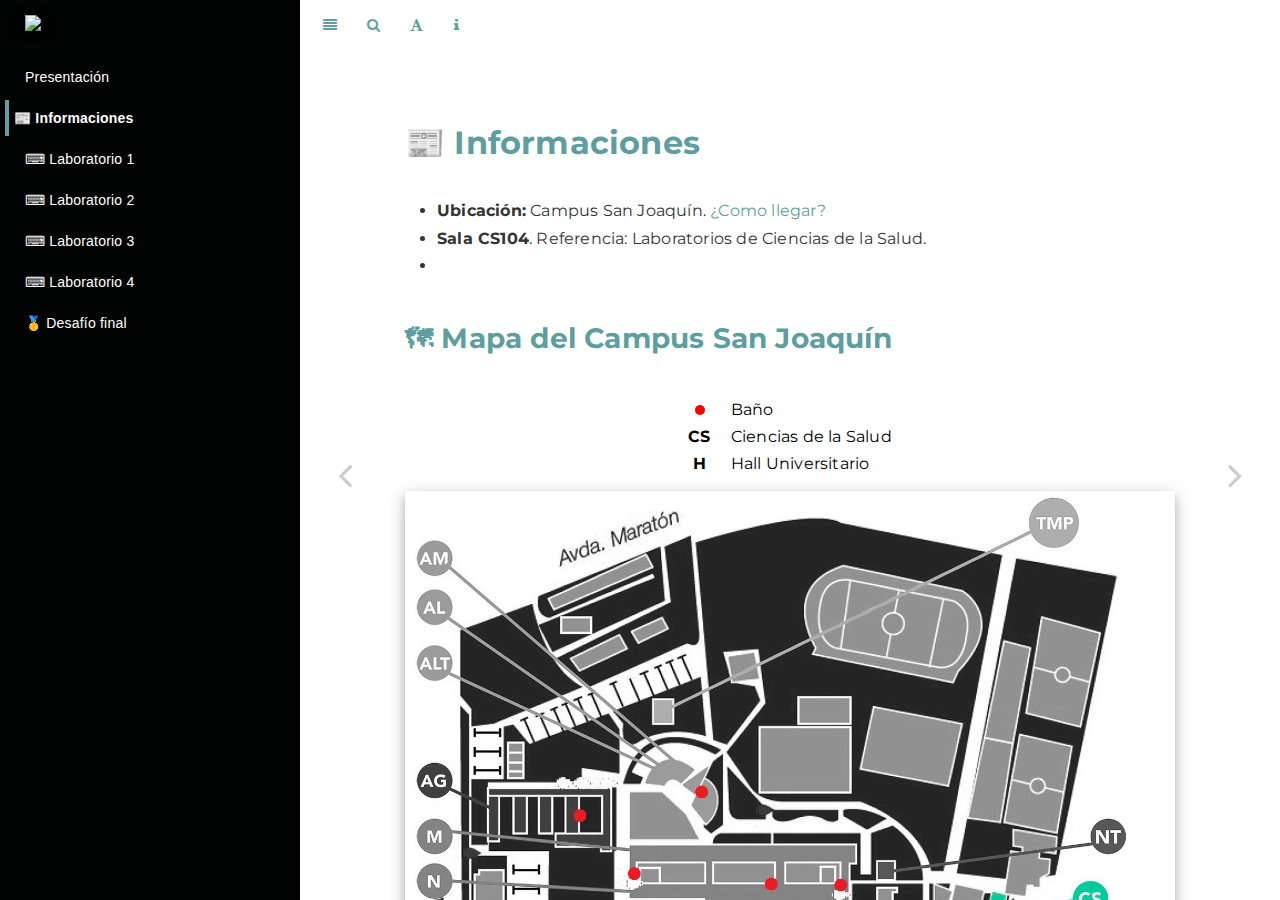
==== informaciones.html @ dac5c70e "Primer commit" ====
<!DOCTYPE html>
<html lang="" xml:lang="">

<head>

  <meta charset="utf-8" />
  <meta http-equiv="X-UA-Compatible" content="IE=edge" />
  <title>📰 Informaciones | 🏆 Olimpiadas de Big Data 2021</title>
  <meta name="description"
    content="Lugar donde está toda la información relativa a las Olimpiadas de Big Data organizadas por MIDAS UC" />
  <meta name="generator" content="bookdown 0.24 and GitBook 2.6.7" />

  <meta property="og:title" content="📰 Informaciones | 🏆 Olimpiadas de Big Data 2021" />
  <meta property="og:type" content="book" />


  <meta property="og:description"
    content="Lugar donde está toda la información relativa a las Olimpiadas de Big Data organizadas por MIDAS UC" />


  <meta name="twitter:card" content="summary" />
  <meta name="twitter:title" content="📰 Informaciones | 🏆 Olimpiadas de Big Data 2021" />

  <meta name="twitter:description"
    content="Lugar donde está toda la información relativa a las Olimpiadas de Big Data organizadas por MIDAS UC" />





  <meta name="viewport" content="width=device-width, initial-scale=1" />
  <meta name="apple-mobile-web-app-capable" content="yes" />
  <meta name="apple-mobile-web-app-status-bar-style" content="black" />


  <link rel="prev" href="index.html" />
  <link rel="next" href="laboratorio-1.html" />
  <script src="libs/header-attrs/header-attrs.js"></script>
  <script src="libs/jquery/jquery-3.6.0.min.js"></script>
  <script src="https://cdn.jsdelivr.net/npm/fuse.js@6.4.6/dist/fuse.min.js"></script>
  <link href="libs/gitbook/css/style.css" rel="stylesheet" />
  <link href="libs/gitbook/css/plugin-table.css" rel="stylesheet" />
  <link href="libs/gitbook/css/plugin-bookdown.css" rel="stylesheet" />
  <link href="libs/gitbook/css/plugin-highlight.css" rel="stylesheet" />
  <link href="libs/gitbook/css/plugin-search.css" rel="stylesheet" />
  <link href="libs/gitbook/css/plugin-fontsettings.css" rel="stylesheet" />
  <link href="libs/gitbook/css/plugin-clipboard.css" rel="stylesheet" />








  <link href="libs/anchor-sections/anchor-sections.css" rel="stylesheet" />
  <script src="libs/anchor-sections/anchor-sections.js"></script>


  <style type="text/css">
    pre>code.sourceCode {
      white-space: pre;
      position: relative;
    }

    pre>code.sourceCode>span {
      display: inline-block;
      line-height: 1.25;
    }

    pre>code.sourceCode>span:empty {
      height: 1.2em;
    }

    .sourceCode {
      overflow: visible;
    }

    code.sourceCode>span {
      color: inherit;
      text-decoration: inherit;
    }

    pre.sourceCode {
      margin: 0;
    }

    @media screen {
      div.sourceCode {
        overflow: auto;
      }
    }

    @media print {
      pre>code.sourceCode {
        white-space: pre-wrap;
      }

      pre>code.sourceCode>span {
        text-indent: -5em;
        padding-left: 5em;
      }
    }

    pre.numberSource code {
      counter-reset: source-line 0;
    }

    pre.numberSource code>span {
      position: relative;
      left: -4em;
      counter-increment: source-line;
    }

    pre.numberSource code>span>a:first-child::before {
      content: counter(source-line);
      position: relative;
      left: -1em;
      text-align: right;
      vertical-align: baseline;
      border: none;
      display: inline-block;
      -webkit-touch-callout: none;
      -webkit-user-select: none;
      -khtml-user-select: none;
      -moz-user-select: none;
      -ms-user-select: none;
      user-select: none;
      padding: 0 4px;
      width: 4em;
      color: #aaaaaa;
    }

    pre.numberSource {
      margin-left: 3em;
      border-left: 1px solid #aaaaaa;
      padding-left: 4px;
    }

    div.sourceCode {}

    @media screen {
      pre>code.sourceCode>span>a:first-child::before {
        text-decoration: underline;
      }
    }

    code span.al {
      color: #ff0000;
      font-weight: bold;
    }

    /* Alert */
    code span.an {
      color: #60a0b0;
      font-weight: bold;
      font-style: italic;
    }

    /* Annotation */
    code span.at {
      color: #7d9029;
    }

    /* Attribute */
    code span.bn {
      color: #40a070;
    }

    /* BaseN */
    code span.bu {}

    /* BuiltIn */
    code span.cf {
      color: #007020;
      font-weight: bold;
    }

    /* ControlFlow */
    code span.ch {
      color: #4070a0;
    }

    /* Char */
    code span.cn {
      color: #880000;
    }

    /* Constant */
    code span.co {
      color: #60a0b0;
      font-style: italic;
    }

    /* Comment */
    code span.cv {
      color: #60a0b0;
      font-weight: bold;
      font-style: italic;
    }

    /* CommentVar */
    code span.do {
      color: #ba2121;
      font-style: italic;
    }

    /* Documentation */
    code span.dt {
      color: #902000;
    }

    /* DataType */
    code span.dv {
      color: #40a070;
    }

    /* DecVal */
    code span.er {
      color: #ff0000;
      font-weight: bold;
    }

    /* Error */
    code span.ex {}

    /* Extension */
    code span.fl {
      color: #40a070;
    }

    /* Float */
    code span.fu {
      color: #06287e;
    }

    /* Function */
    code span.im {}

    /* Import */
    code span.in {
      color: #60a0b0;
      font-weight: bold;
      font-style: italic;
    }

    /* Information */
    code span.kw {
      color: #007020;
      font-weight: bold;
    }

    /* Keyword */
    code span.op {
      color: #666666;
    }

    /* Operator */
    code span.ot {
      color: #007020;
    }

    /* Other */
    code span.pp {
      color: #bc7a00;
    }

    /* Preprocessor */
    code span.sc {
      color: #4070a0;
    }

    /* SpecialChar */
    code span.ss {
      color: #bb6688;
    }

    /* SpecialString */
    code span.st {
      color: #4070a0;
    }

    /* String */
    code span.va {
      color: #19177c;
    }

    /* Variable */
    code span.vs {
      color: #4070a0;
    }

    /* VerbatimString */
    code span.wa {
      color: #60a0b0;
      font-weight: bold;
      font-style: italic;
    }

    img {
      box-shadow: 0 4px 8px 0 rgba(0, 0, 0, 0.2), 0 6px 20px 0 rgba(0, 0, 0, 0.19);
    }

    .grid-container {
      display: grid;
      grid-template-columns: auto auto;
      padding: 10px;
    }

    .grid-item {
      padding: 0 10px;
      vertical-align: middle;
    }

    .grid-item>p {
      color: #000;
      margin-bottom: 0 !important;
    }

    .grid-item:nth-child(odd) {
      text-align: center;
      font-weight: bolder;
    }

    .grid-container>.grid-item:first-child {
      background-color: red;
      border-radius: 100%;
      margin: auto;
      width: 1rem;
      height: 1rem;
      padding: 0;
    }

    /* Warning */
  </style>


  <link rel="stylesheet" href="css/style.css" type="text/css" />
  <link rel="stylesheet" href="css/toc.css" type="text/css" />
</head>

<body>



  <div class="book without-animation with-summary font-size-2 font-family-1" data-basepath=".">

    <div class="book-summary">
      <nav role="navigation">

        <ul class="summary">
          <li><a href="./"><img src='https://midas.mat.uc.cl/img/logobnp_en.svg' width='290'></a></li>

          <li class="divider"></li>
          <li class="chapter" data-level="" data-path="index.html"><a href="index.html"><i
                class="fa fa-check"></i>Presentación</a></li>
          <li class="chapter" data-level="" data-path="informaciones.html"><a href="informaciones.html"><i
                class="fa fa-check"></i>📰 Informaciones
            </a>
          </li>
          <li class="chapter" data-level="" data-path="laboratorio-1.html"><a href="laboratorio-1.html"><i
                class="fa fa-check"></i>⌨ Laboratorio 1</a></li>
          <li class="chapter" data-level="" data-path="laboratorio-2.html"><a href="laboratorio-2.html"><i
                class="fa fa-check"></i>⌨ Laboratorio 2</a></li>
          <li class="chapter" data-level="" data-path="laboratorio-3.html"><a href="laboratorio-3.html"><i
                class="fa fa-check"></i>⌨ Laboratorio 3</a></li>
          <li class="chapter" data-level="" data-path="laboratorio-4.html"><a href="laboratorio-4.html"><i
                class="fa fa-check"></i>⌨ Laboratorio 4</a></li>
          <li class="chapter" data-level="" data-path="desafio-final.html"><a href="desafio-final.html"><i
                class="fa fa-check"></i>🥇 Desafío final</a></li>
        </ul>

      </nav>
    </div>

    <div class="book-body">
      <div class="body-inner">
        <div class="book-header" role="navigation">
          <h1>
            <i class="fa fa-circle-o-notch fa-spin"></i><a href="./">🏆 Olimpiadas de Big Data 2021</a>
          </h1>
        </div>

        <div class="page-wrapper" tabindex="-1" role="main">
          <div class="page-inner">

            <section class="normal" id="section-">
              <div id="informaciones" class="section level1 unnumbered">
                <div id="header">
                  <h1 class="title">📰 Informaciones</h1>
                </div>
              </div>
              <div class="section level1 unnumbered">
                <ul>
                  <li><b>Ubicación:</b> Campus San Joaquín. <a href="https://www.mat.uc.cl/llegar-al-campus.html" target="_blank">¿Como llegar?</a></li>
                  <li><b>Sala CS104</b>. Referencia: Laboratorios de Ciencias de la Salud.</li>
                  <li></li>
                </ul>
              </div>
              <h2 class="title">🗺 Mapa del Campus San Joaquín
              </h2>
              <div class="img-mapa">
                <div class="grid-container">
                  <div class="grid-item">
                  </div>
                  <div class="grid-item">
                    <p>Baño</p>
                  </div>
                  <div class="grid-item">
                    <p>CS</p>
                  </div>
                  <div class="grid-item">
                    <p>Ciencias de la Salud</p>
                  </div>
                  <div class="grid-item">
                    <p>H
                  </div>
                  <div class="grid-item">
                    <p>Hall Universitario</p>
                  </div>
                </div>
                <img src="img/mapa-san-joaquin.jpg" alt="mapa" />
              </div>
            </section>

          </div>
        </div>
      </div>
      <a href="index.html" class="navigation navigation-prev " aria-label="Previous page"><i
          class="fa fa-angle-left"></i></a>
      <a href="laboratorio-1.html" class="navigation navigation-next " aria-label="Next page"><i
          class="fa fa-angle-right"></i></a>
    </div>
  </div>
  <script src="libs/gitbook/js/app.min.js"></script>
  <script src="libs/gitbook/js/clipboard.min.js"></script>
  <script src="libs/gitbook/js/plugin-search.js"></script>
  <script src="libs/gitbook/js/plugin-sharing.js"></script>
  <script src="libs/gitbook/js/plugin-fontsettings.js"></script>
  <script src="libs/gitbook/js/plugin-bookdown.js"></script>
  <script src="libs/gitbook/js/jquery.highlight.js"></script>
  <script src="libs/gitbook/js/plugin-clipboard.js"></script>
  <script>
    gitbook.require(["gitbook"], function (gitbook) {
      gitbook.start({
        "sharing": {
          "github": false,
          "facebook": false,
          "twitter": false,
          "linkedin": false,
          "weibo": false,
          "instapaper": false,
          "vk": false,
          "whatsapp": false,
          "all": {}
        },
        "fontsettings": {
          "theme": "white",
          "family": "sans",
          "size": 2
        },
        "edit": {
          "link": null,
          "text": null
        },
        "history": {
          "link": null,
          "text": null
        },
        "view": {
          "link": null,
          "text": null
        },
        "download": null,
        "search": {
          "engine": "fuse",
          "options": null
        },
        "toc": {
          "collapse": "section"
        }
      });
    });
  </script>

</body>

</html>
---- libs/gitbook/css/style.css ----
/*! normalize.css v2.1.0 | MIT License | git.io/normalize */img,legend{border:0}*,.fa{-webkit-font-smoothing:antialiased}.fa-ul>li,sub,sup{position:relative}.book .book-body .page-wrapper .page-inner section.normal hr:after,.book-langs-index .inner .languages:after,.buttons:after,.dropdown-menu .buttons:after{clear:both}body,html{-ms-text-size-adjust:100%;-webkit-text-size-adjust:100%}article,aside,details,figcaption,figure,footer,header,hgroup,main,nav,section,summary{display:block}audio,canvas,video{display:inline-block}.hidden,[hidden]{display:none}audio:not([controls]){display:none;height:0}html{font-family:sans-serif}body,figure{margin:0}a:focus{outline:dotted thin}a:active,a:hover{outline:0}h1{font-size:2em;margin:.67em 0}abbr[title]{border-bottom:1px dotted}b,strong{font-weight:700}dfn{font-style:italic}hr{-moz-box-sizing:content-box;box-sizing:content-box;height:0}mark{background:#ff0;color:#000}code,kbd,pre,samp{font-family:monospace,serif;font-size:1em}pre{white-space:pre-wrap}q{quotes:"\201C" "\201D" "\2018" "\2019"}small{font-size:80%}sub,sup{font-size:75%;line-height:0;vertical-align:baseline}sup{top:-.5em}sub{bottom:-.25em}svg:not(:root){overflow:hidden}fieldset{border:1px solid silver;margin:0 2px;padding:.35em .625em .75em}legend{padding:0}button,input,select,textarea{font-family:inherit;font-size:100%;margin:0}button,input{line-height:normal}button,select{text-transform:none}button,html input[type=button],input[type=reset],input[type=submit]{-webkit-appearance:button;cursor:pointer}button[disabled],html input[disabled]{cursor:default}input[type=checkbox],input[type=radio]{box-sizing:border-box;padding:0}input[type=search]{-webkit-appearance:textfield;-moz-box-sizing:content-box;-webkit-box-sizing:content-box;box-sizing:content-box}input[type=search]::-webkit-search-cancel-button{margin-right:10px;}button::-moz-focus-inner,input::-moz-focus-inner{border:0;padding:0}textarea{overflow:auto;vertical-align:top}table{border-collapse:collapse;border-spacing:0}/*!
 * Preboot v2
 *
 * Open sourced under MIT license by @mdo.
 * Some variables and mixins from Bootstrap (Apache 2 license).
 */.link-inherit,.link-inherit:focus,.link-inherit:hover{color:inherit}.fa,.fa-stack{display:inline-block}/*!
 *  Font Awesome 4.7.0 by @davegandy - http://fontawesome.io - @fontawesome
 *  License - http://fontawesome.io/license (Font: SIL OFL 1.1, CSS: MIT License)
 */@font-face{font-family:FontAwesome;src:url(./fontawesome/fontawesome-webfont.ttf?v=4.7.0) format('truetype');font-weight:400;font-style:normal}.fa{font-family:FontAwesome;font-style:normal;font-weight:400;line-height:1;-moz-osx-font-smoothing:grayscale}.book .book-header,.book .book-summary{font-family:"Helvetica Neue",Helvetica,Arial,sans-serif}.fa-lg{font-size:1.33333333em;line-height:.75em;vertical-align:-15%}.fa-2x{font-size:2em}.fa-3x{font-size:3em}.fa-4x{font-size:4em}.fa-5x{font-size:5em}.fa-fw{width:1.28571429em;text-align:center}.fa-ul{padding-left:0;margin-left:2.14285714em;list-style-type:none}.fa-li{position:absolute;left:-2.14285714em;width:2.14285714em;top:.14285714em;text-align:center}.fa-li.fa-lg{left:-1.85714286em}.fa-border{padding:.2em .25em .15em;border:.08em solid #eee;border-radius:.1em}.pull-right{float:right}.pull-left{float:left}.fa.pull-left{margin-right:.3em}.fa.pull-right{margin-left:.3em}.fa-spin{-webkit-animation:spin 2s infinite linear;-moz-animation:spin 2s infinite linear;-o-animation:spin 2s infinite linear;animation:spin 2s infinite linear}@-moz-keyframes spin{0%{-moz-transform:rotate(0)}100%{-moz-transform:rotate(359deg)}}@-webkit-keyframes spin{0%{-webkit-transform:rotate(0)}100%{-webkit-transform:rotate(359deg)}}@-o-keyframes spin{0%{-o-transform:rotate(0)}100%{-o-transform:rotate(359deg)}}@keyframes spin{0%{-webkit-transform:rotate(0);transform:rotate(0)}100%{-webkit-transform:rotate(359deg);transform:rotate(359deg)}}.fa-rotate-90{filter:progid:DXImageTransform.Microsoft.BasicImage(rotation=1);-webkit-transform:rotate(90deg);-moz-transform:rotate(90deg);-ms-transform:rotate(90deg);-o-transform:rotate(90deg);transform:rotate(90deg)}.fa-rotate-180{filter:progid:DXImageTransform.Microsoft.BasicImage(rotation=2);-webkit-transform:rotate(180deg);-moz-transform:rotate(180deg);-ms-transform:rotate(180deg);-o-transform:rotate(180deg);transform:rotate(180deg)}.fa-rotate-270{filter:progid:DXImageTransform.Microsoft.BasicImage(rotation=3);-webkit-transform:rotate(270deg);-moz-transform:rotate(270deg);-ms-transform:rotate(270deg);-o-transform:rotate(270deg);transform:rotate(270deg)}.fa-flip-horizontal{filter:progid:DXImageTransform.Microsoft.BasicImage(rotation=0, mirror=1);-webkit-transform:scale(-1,1);-moz-transform:scale(-1,1);-ms-transform:scale(-1,1);-o-transform:scale(-1,1);transform:scale(-1,1)}.fa-flip-vertical{filter:progid:DXImageTransform.Microsoft.BasicImage(rotation=2, mirror=1);-webkit-transform:scale(1,-1);-moz-transform:scale(1,-1);-ms-transform:scale(1,-1);-o-transform:scale(1,-1);transform:scale(1,-1)}.fa-stack{position:relative;width:2em;height:2em;line-height:2em;vertical-align:middle}.fa-stack-1x,.fa-stack-2x{position:absolute;left:0;width:100%;text-align:center}.fa-stack-1x{line-height:inherit}.fa-stack-2x{font-size:2em}.fa-inverse{color:#fff}.fa-glass:before{content:"\f000"}.fa-music:before{content:"\f001"}.fa-search:before{content:"\f002"}.fa-envelope-o:before{content:"\f003"}.fa-heart:before{content:"\f004"}.fa-star:before{content:"\f005"}.fa-star-o:before{content:"\f006"}.fa-user:before{content:"\f007"}.fa-film:before{content:"\f008"}.fa-th-large:before{content:"\f009"}.fa-th:before{content:"\f00a"}.fa-th-list:before{content:"\f00b"}.fa-check:before{content:"\f00c"}.fa-times:before{content:"\f00d"}.fa-search-plus:before{content:"\f00e"}.fa-search-minus:before{content:"\f010"}.fa-power-off:before{content:"\f011"}.fa-signal:before{content:"\f012"}.fa-cog:before,.fa-gear:before{content:"\f013"}.fa-trash-o:before{content:"\f014"}.fa-home:before{content:"\f015"}.fa-file-o:before{content:"\f016"}.fa-clock-o:before{content:"\f017"}.fa-road:before{content:"\f018"}.fa-download:before{content:"\f019"}.fa-arrow-circle-o-down:before{content:"\f01a"}.fa-arrow-circle-o-up:before{content:"\f01b"}.fa-inbox:before{content:"\f01c"}.fa-play-circle-o:before{content:"\f01d"}.fa-repeat:before,.fa-rotate-right:before{content:"\f01e"}.fa-refresh:before{content:"\f021"}.fa-list-alt:before{content:"\f022"}.fa-lock:before{content:"\f023"}.fa-flag:before{content:"\f024"}.fa-headphones:before{content:"\f025"}.fa-volume-off:before{content:"\f026"}.fa-volume-down:before{content:"\f027"}.fa-volume-up:before{content:"\f028"}.fa-qrcode:before{content:"\f029"}.fa-barcode:before{content:"\f02a"}.fa-tag:before{content:"\f02b"}.fa-tags:before{content:"\f02c"}.fa-book:before{content:"\f02d"}.fa-bookmark:before{content:"\f02e"}.fa-print:before{content:"\f02f"}.fa-camera:before{content:"\f030"}.fa-font:before{content:"\f031"}.fa-bold:before{content:"\f032"}.fa-italic:before{content:"\f033"}.fa-text-height:before{content:"\f034"}.fa-text-width:before{content:"\f035"}.fa-align-left:before{content:"\f036"}.fa-align-center:before{content:"\f037"}.fa-align-right:before{content:"\f038"}.fa-align-justify:before{content:"\f039"}.fa-list:before{content:"\f03a"}.fa-dedent:before,.fa-outdent:before{content:"\f03b"}.fa-indent:before{content:"\f03c"}.fa-video-camera:before{content:"\f03d"}.fa-image:before,.fa-photo:before,.fa-picture-o:before{content:"\f03e"}.fa-pencil:before{content:"\f040"}.fa-map-marker:before{content:"\f041"}.fa-adjust:before{content:"\f042"}.fa-tint:before{content:"\f043"}.fa-edit:before,.fa-pencil-square-o:before{content:"\f044"}.fa-share-square-o:before{content:"\f045"}.fa-check-square-o:before{content:"\f046"}.fa-arrows:before{content:"\f047"}.fa-step-backward:before{content:"\f048"}.fa-fast-backward:before{content:"\f049"}.fa-backward:before{content:"\f04a"}.fa-play:before{content:"\f04b"}.fa-pause:before{content:"\f04c"}.fa-stop:before{content:"\f04d"}.fa-forward:before{content:"\f04e"}.fa-fast-forward:before{content:"\f050"}.fa-step-forward:before{content:"\f051"}.fa-eject:before{content:"\f052"}.fa-chevron-left:before{content:"\f053"}.fa-chevron-right:before{content:"\f054"}.fa-plus-circle:before{content:"\f055"}.fa-minus-circle:before{content:"\f056"}.fa-times-circle:before{content:"\f057"}.fa-check-circle:before{content:"\f058"}.fa-question-circle:before{content:"\f059"}.fa-info-circle:before{content:"\f05a"}.fa-crosshairs:before{content:"\f05b"}.fa-times-circle-o:before{content:"\f05c"}.fa-check-circle-o:before{content:"\f05d"}.fa-ban:before{content:"\f05e"}.fa-arrow-left:before{content:"\f060"}.fa-arrow-right:before{content:"\f061"}.fa-arrow-up:before{content:"\f062"}.fa-arrow-down:before{content:"\f063"}.fa-mail-forward:before,.fa-share:before{content:"\f064"}.fa-expand:before{content:"\f065"}.fa-compress:before{content:"\f066"}.fa-plus:before{content:"\f067"}.fa-minus:before{content:"\f068"}.fa-asterisk:before{content:"\f069"}.fa-exclamation-circle:before{content:"\f06a"}.fa-gift:before{content:"\f06b"}.fa-leaf:before{content:"\f06c"}.fa-fire:before{content:"\f06d"}.fa-eye:before{content:"\f06e"}.fa-eye-slash:before{content:"\f070"}.fa-exclamation-triangle:before,.fa-warning:before{content:"\f071"}.fa-plane:before{content:"\f072"}.fa-calendar:before{content:"\f073"}.fa-random:before{content:"\f074"}.fa-comment:before{content:"\f075"}.fa-magnet:before{content:"\f076"}.fa-chevron-up:before{content:"\f077"}.fa-chevron-down:before{content:"\f078"}.fa-retweet:before{content:"\f079"}.fa-shopping-cart:before{content:"\f07a"}.fa-folder:before{content:"\f07b"}.fa-folder-open:before{content:"\f07c"}.fa-arrows-v:before{content:"\f07d"}.fa-arrows-h:before{content:"\f07e"}.fa-bar-chart-o:before{content:"\f080"}.fa-twitter-square:before{content:"\f081"}.fa-facebook-square:before{content:"\f082"}.fa-camera-retro:before{content:"\f083"}.fa-key:before{content:"\f084"}.fa-cogs:before,.fa-gears:before{content:"\f085"}.fa-comments:before{content:"\f086"}.fa-thumbs-o-up:before{content:"\f087"}.fa-thumbs-o-down:before{content:"\f088"}.fa-star-half:before{content:"\f089"}.fa-heart-o:before{content:"\f08a"}.fa-sign-out:before{content:"\f08b"}.fa-linkedin-square:before{content:"\f08c"}.fa-thumb-tack:before{content:"\f08d"}.fa-external-link:before{content:"\f08e"}.fa-sign-in:before{content:"\f090"}.fa-trophy:before{content:"\f091"}.fa-github-square:before{content:"\f092"}.fa-upload:before{content:"\f093"}.fa-lemon-o:before{content:"\f094"}.fa-phone:before{content:"\f095"}.fa-square-o:before{content:"\f096"}.fa-bookmark-o:before{content:"\f097"}.fa-phone-square:before{content:"\f098"}.fa-twitter:before{content:"\f099"}.fa-facebook:before{content:"\f09a"}.fa-github:before{content:"\f09b"}.fa-unlock:before{content:"\f09c"}.fa-credit-card:before{content:"\f09d"}.fa-rss:before{content:"\f09e"}.fa-hdd-o:before{content:"\f0a0"}.fa-bullhorn:before{content:"\f0a1"}.fa-bell:before{content:"\f0f3"}.fa-certificate:before{content:"\f0a3"}.fa-hand-o-right:before{content:"\f0a4"}.fa-hand-o-left:before{content:"\f0a5"}.fa-hand-o-up:before{content:"\f0a6"}.fa-hand-o-down:before{content:"\f0a7"}.fa-arrow-circle-left:before{content:"\f0a8"}.fa-arrow-circle-right:before{content:"\f0a9"}.fa-arrow-circle-up:before{content:"\f0aa"}.fa-arrow-circle-down:before{content:"\f0ab"}.fa-globe:before{content:"\f0ac"}.fa-wrench:before{content:"\f0ad"}.fa-tasks:before{content:"\f0ae"}.fa-filter:before{content:"\f0b0"}.fa-briefcase:before{content:"\f0b1"}.fa-arrows-alt:before{content:"\f0b2"}.fa-group:before,.fa-users:before{content:"\f0c0"}.fa-chain:before,.fa-link:before{content:"\f0c1"}.fa-cloud:before{content:"\f0c2"}.fa-flask:before{content:"\f0c3"}.fa-cut:before,.fa-scissors:before{content:"\f0c4"}.fa-copy:before,.fa-files-o:before{content:"\f0c5"}.fa-paperclip:before{content:"\f0c6"}.fa-floppy-o:before,.fa-save:before{content:"\f0c7"}.fa-square:before{content:"\f0c8"}.fa-bars:before,.fa-navicon:before,.fa-reorder:before{content:"\f0c9"}.fa-list-ul:before{content:"\f0ca"}.fa-list-ol:before{content:"\f0cb"}.fa-strikethrough:before{content:"\f0cc"}.fa-underline:before{content:"\f0cd"}.fa-table:before{content:"\f0ce"}.fa-magic:before{content:"\f0d0"}.fa-truck:before{content:"\f0d1"}.fa-pinterest:before{content:"\f0d2"}.fa-pinterest-square:before{content:"\f0d3"}.fa-google-plus-square:before{content:"\f0d4"}.fa-google-plus:before{content:"\f0d5"}.fa-money:before{content:"\f0d6"}.fa-caret-down:before{content:"\f0d7"}.fa-caret-up:before{content:"\f0d8"}.fa-caret-left:before{content:"\f0d9"}.fa-caret-right:before{content:"\f0da"}.fa-columns:before{content:"\f0db"}.fa-sort:before,.fa-unsorted:before{content:"\f0dc"}.fa-sort-desc:before,.fa-sort-down:before{content:"\f0dd"}.fa-sort-asc:before,.fa-sort-up:before{content:"\f0de"}.fa-envelope:before{content:"\f0e0"}.fa-linkedin:before{content:"\f0e1"}.fa-rotate-left:before,.fa-undo:before{content:"\f0e2"}.fa-gavel:before,.fa-legal:before{content:"\f0e3"}.fa-dashboard:before,.fa-tachometer:before{content:"\f0e4"}.fa-comment-o:before{content:"\f0e5"}.fa-comments-o:before{content:"\f0e6"}.fa-bolt:before,.fa-flash:before{content:"\f0e7"}.fa-sitemap:before{content:"\f0e8"}.fa-umbrella:before{content:"\f0e9"}.fa-clipboard:before,.fa-paste:before{content:"\f0ea"}.fa-lightbulb-o:before{content:"\f0eb"}.fa-exchange:before{content:"\f0ec"}.fa-cloud-download:before{content:"\f0ed"}.fa-cloud-upload:before{content:"\f0ee"}.fa-user-md:before{content:"\f0f0"}.fa-stethoscope:before{content:"\f0f1"}.fa-suitcase:before{content:"\f0f2"}.fa-bell-o:before{content:"\f0a2"}.fa-coffee:before{content:"\f0f4"}.fa-cutlery:before{content:"\f0f5"}.fa-file-text-o:before{content:"\f0f6"}.fa-building-o:before{content:"\f0f7"}.fa-hospital-o:before{content:"\f0f8"}.fa-ambulance:before{content:"\f0f9"}.fa-medkit:before{content:"\f0fa"}.fa-fighter-jet:before{content:"\f0fb"}.fa-beer:before{content:"\f0fc"}.fa-h-square:before{content:"\f0fd"}.fa-plus-square:before{content:"\f0fe"}.fa-angle-double-left:before{content:"\f100"}.fa-angle-double-right:before{content:"\f101"}.fa-angle-double-up:before{content:"\f102"}.fa-angle-double-down:before{content:"\f103"}.fa-angle-left:before{content:"\f104"}.fa-angle-right:before{content:"\f105"}.fa-angle-up:before{content:"\f106"}.fa-angle-down:before{content:"\f107"}.fa-desktop:before{content:"\f108"}.fa-laptop:before{content:"\f109"}.fa-tablet:before{content:"\f10a"}.fa-mobile-phone:before,.fa-mobile:before{content:"\f10b"}.fa-circle-o:before{content:"\f10c"}.fa-quote-left:before{content:"\f10d"}.fa-quote-right:before{content:"\f10e"}.fa-spinner:before{content:"\f110"}.fa-circle:before{content:"\f111"}.fa-mail-reply:before,.fa-reply:before{content:"\f112"}.fa-github-alt:before{content:"\f113"}.fa-folder-o:before{content:"\f114"}.fa-folder-open-o:before{content:"\f115"}.fa-smile-o:before{content:"\f118"}.fa-frown-o:before{content:"\f119"}.fa-meh-o:before{content:"\f11a"}.fa-gamepad:before{content:"\f11b"}.fa-keyboard-o:before{content:"\f11c"}.fa-flag-o:before{content:"\f11d"}.fa-flag-checkered:before{content:"\f11e"}.fa-terminal:before{content:"\f120"}.fa-code:before{content:"\f121"}.fa-mail-reply-all:before,.fa-reply-all:before{content:"\f122"}.fa-star-half-empty:before,.fa-star-half-full:before,.fa-star-half-o:before{content:"\f123"}.fa-location-arrow:before{content:"\f124"}.fa-crop:before{content:"\f125"}.fa-code-fork:before{content:"\f126"}.fa-chain-broken:before,.fa-unlink:before{content:"\f127"}.fa-question:before{content:"\f128"}.fa-info:before{content:"\f129"}.fa-exclamation:before{content:"\f12a"}.fa-superscript:before{content:"\f12b"}.fa-subscript:before{content:"\f12c"}.fa-eraser:before{content:"\f12d"}.fa-puzzle-piece:before{content:"\f12e"}.fa-microphone:before{content:"\f130"}.fa-microphone-slash:before{content:"\f131"}.fa-shield:before{content:"\f132"}.fa-calendar-o:before{content:"\f133"}.fa-fire-extinguisher:before{content:"\f134"}.fa-rocket:before{content:"\f135"}.fa-maxcdn:before{content:"\f136"}.fa-chevron-circle-left:before{content:"\f137"}.fa-chevron-circle-right:before{content:"\f138"}.fa-chevron-circle-up:before{content:"\f139"}.fa-chevron-circle-down:before{content:"\f13a"}.fa-html5:before{content:"\f13b"}.fa-css3:before{content:"\f13c"}.fa-anchor:before{content:"\f13d"}.fa-unlock-alt:before{content:"\f13e"}.fa-bullseye:before{content:"\f140"}.fa-ellipsis-h:before{content:"\f141"}.fa-ellipsis-v:before{content:"\f142"}.fa-rss-square:before{content:"\f143"}.fa-play-circle:before{content:"\f144"}.fa-ticket:before{content:"\f145"}.fa-minus-square:before{content:"\f146"}.fa-minus-square-o:before{content:"\f147"}.fa-level-up:before{content:"\f148"}.fa-level-down:before{content:"\f149"}.fa-check-square:before{content:"\f14a"}.fa-pencil-square:before{content:"\f14b"}.fa-external-link-square:before{content:"\f14c"}.fa-share-square:before{content:"\f14d"}.fa-compass:before{content:"\f14e"}.fa-caret-square-o-down:before,.fa-toggle-down:before{content:"\f150"}.fa-caret-square-o-up:before,.fa-toggle-up:before{content:"\f151"}.fa-caret-square-o-right:before,.fa-toggle-right:before{content:"\f152"}.fa-eur:before,.fa-euro:before{content:"\f153"}.fa-gbp:before{content:"\f154"}.fa-dollar:before,.fa-usd:before{content:"\f155"}.fa-inr:before,.fa-rupee:before{content:"\f156"}.fa-cny:before,.fa-jpy:before,.fa-rmb:before,.fa-yen:before{content:"\f157"}.fa-rouble:before,.fa-rub:before,.fa-ruble:before{content:"\f158"}.fa-krw:before,.fa-won:before{content:"\f159"}.fa-bitcoin:before,.fa-btc:before{content:"\f15a"}.fa-file:before{content:"\f15b"}.fa-file-text:before{content:"\f15c"}.fa-sort-alpha-asc:before{content:"\f15d"}.fa-sort-alpha-desc:before{content:"\f15e"}.fa-sort-amount-asc:before{content:"\f160"}.fa-sort-amount-desc:before{content:"\f161"}.fa-sort-numeric-asc:before{content:"\f162"}.fa-sort-numeric-desc:before{content:"\f163"}.fa-thumbs-up:before{content:"\f164"}.fa-thumbs-down:before{content:"\f165"}.fa-youtube-square:before{content:"\f166"}.fa-youtube:before{content:"\f167"}.fa-xing:before{content:"\f168"}.fa-xing-square:before{content:"\f169"}.fa-youtube-play:before{content:"\f16a"}.fa-dropbox:before{content:"\f16b"}.fa-stack-overflow:before{content:"\f16c"}.fa-instagram:before{content:"\f16d"}.fa-flickr:before{content:"\f16e"}.fa-adn:before{content:"\f170"}.fa-bitbucket:before{content:"\f171"}.fa-bitbucket-square:before{content:"\f172"}.fa-tumblr:before{content:"\f173"}.fa-tumblr-square:before{content:"\f174"}.fa-long-arrow-down:before{content:"\f175"}.fa-long-arrow-up:before{content:"\f176"}.fa-long-arrow-left:before{content:"\f177"}.fa-long-arrow-right:before{content:"\f178"}.fa-apple:before{content:"\f179"}.fa-windows:before{content:"\f17a"}.fa-android:before{content:"\f17b"}.fa-linux:before{content:"\f17c"}.fa-dribbble:before{content:"\f17d"}.fa-skype:before{content:"\f17e"}.fa-foursquare:before{content:"\f180"}.fa-trello:before{content:"\f181"}.fa-female:before{content:"\f182"}.fa-male:before{content:"\f183"}.fa-gittip:before{content:"\f184"}.fa-sun-o:before{content:"\f185"}.fa-moon-o:before{content:"\f186"}.fa-archive:before{content:"\f187"}.fa-bug:before{content:"\f188"}.fa-vk:before{content:"\f189"}.fa-weibo:before{content:"\f18a"}.fa-renren:before{content:"\f18b"}.fa-pagelines:before{content:"\f18c"}.fa-stack-exchange:before{content:"\f18d"}.fa-arrow-circle-o-right:before{content:"\f18e"}.fa-arrow-circle-o-left:before{content:"\f190"}.fa-caret-square-o-left:before,.fa-toggle-left:before{content:"\f191"}.fa-dot-circle-o:before{content:"\f192"}.fa-wheelchair:before{content:"\f193"}.fa-vimeo-square:before{content:"\f194"}.fa-try:before,.fa-turkish-lira:before{content:"\f195"}.fa-plus-square-o:before{content:"\f196"}.fa-space-shuttle:before{content:"\f197"}.fa-slack:before{content:"\f198"}.fa-envelope-square:before{content:"\f199"}.fa-wordpress:before{content:"\f19a"}.fa-openid:before{content:"\f19b"}.fa-bank:before,.fa-institution:before,.fa-university:before{content:"\f19c"}.fa-graduation-cap:before,.fa-mortar-board:before{content:"\f19d"}.fa-yahoo:before{content:"\f19e"}.fa-google:before{content:"\f1a0"}.fa-reddit:before{content:"\f1a1"}.fa-reddit-square:before{content:"\f1a2"}.fa-stumbleupon-circle:before{content:"\f1a3"}.fa-stumbleupon:before{content:"\f1a4"}.fa-delicious:before{content:"\f1a5"}.fa-digg:before{content:"\f1a6"}.fa-pied-piper-square:before,.fa-pied-piper:before{content:"\f1a7"}.fa-pied-piper-alt:before{content:"\f1a8"}.fa-drupal:before{content:"\f1a9"}.fa-joomla:before{content:"\f1aa"}.fa-language:before{content:"\f1ab"}.fa-fax:before{content:"\f1ac"}.fa-building:before{content:"\f1ad"}.fa-child:before{content:"\f1ae"}.fa-paw:before{content:"\f1b0"}.fa-spoon:before{content:"\f1b1"}.fa-cube:before{content:"\f1b2"}.fa-cubes:before{content:"\f1b3"}.fa-behance:before{content:"\f1b4"}.fa-behance-square:before{content:"\f1b5"}.fa-steam:before{content:"\f1b6"}.fa-steam-square:before{content:"\f1b7"}.fa-recycle:before{content:"\f1b8"}.fa-automobile:before,.fa-car:before{content:"\f1b9"}.fa-cab:before,.fa-taxi:before{content:"\f1ba"}.fa-tree:before{content:"\f1bb"}.fa-spotify:before{content:"\f1bc"}.fa-deviantart:before{content:"\f1bd"}.fa-soundcloud:before{content:"\f1be"}.fa-database:before{content:"\f1c0"}.fa-file-pdf-o:before{content:"\f1c1"}.fa-file-word-o:before{content:"\f1c2"}.fa-file-excel-o:before{content:"\f1c3"}.fa-file-powerpoint-o:before{content:"\f1c4"}.fa-file-image-o:before,.fa-file-photo-o:before,.fa-file-picture-o:before{content:"\f1c5"}.fa-file-archive-o:before,.fa-file-zip-o:before{content:"\f1c6"}.fa-file-audio-o:before,.fa-file-sound-o:before{content:"\f1c7"}.fa-file-movie-o:before,.fa-file-video-o:before{content:"\f1c8"}.fa-file-code-o:before{content:"\f1c9"}.fa-vine:before{content:"\f1ca"}.fa-codepen:before{content:"\f1cb"}.fa-jsfiddle:before{content:"\f1cc"}.fa-life-bouy:before,.fa-life-ring:before,.fa-life-saver:before,.fa-support:before{content:"\f1cd"}.fa-circle-o-notch:before{content:"\f1ce"}.fa-ra:before,.fa-rebel:before{content:"\f1d0"}.fa-empire:before,.fa-ge:before{content:"\f1d1"}.fa-git-square:before{content:"\f1d2"}.fa-git:before{content:"\f1d3"}.fa-hacker-news:before{content:"\f1d4"}.fa-tencent-weibo:before{content:"\f1d5"}.fa-qq:before{content:"\f1d6"}.fa-wechat:before,.fa-weixin:before{content:"\f1d7"}.fa-paper-plane:before,.fa-send:before{content:"\f1d8"}.fa-paper-plane-o:before,.fa-send-o:before{content:"\f1d9"}.fa-history:before{content:"\f1da"}.fa-circle-thin:before{content:"\f1db"}.fa-header:before{content:"\f1dc"}.fa-paragraph:before{content:"\f1dd"}.fa-sliders:before{content:"\f1de"}.fa-share-alt:before{content:"\f1e0"}.fa-share-alt-square:before{content:"\f1e1"}.fa-bomb:before{content:"\f1e2"}.book-langs-index{width:100%;height:100%;padding:40px 0;margin:0;overflow:auto}@media (max-width:600px){.book-langs-index{padding:0}}.book-langs-index .inner{max-width:600px;width:100%;margin:0 auto;padding:30px;background:#fff;border-radius:3px}.book-langs-index .inner h3{margin:0}.book-langs-index .inner .languages{list-style:none;padding:20px 30px;margin-top:20px;border-top:1px solid #eee}.book-langs-index .inner .languages:after,.book-langs-index .inner .languages:before{content:" ";display:table;line-height:0}.book-langs-index .inner .languages li{width:50%;float:left;padding:10px 5px;font-size:16px}@media (max-width:600px){.book-langs-index .inner .languages li{width:100%;max-width:100%}}.book .book-header{overflow:visible;height:50px;padding:0 8px;z-index:2;font-size:.85em;color:#7e888b;background:0 0}.book .book-header .btn{display:block;height:50px;padding:0 15px;border-bottom:none;color:#ccc;text-transform:uppercase;line-height:50px;-webkit-box-shadow:none!important;box-shadow:none!important;position:relative;font-size:14px}.book .book-header .btn:hover{position:relative;text-decoration:none;color:#444;background:0 0}.book .book-header h1{margin:0;font-size:20px;font-weight:200;text-align:center;line-height:50px;opacity:0;padding-left:200px;padding-right:200px;-webkit-transition:opacity .2s ease;-moz-transition:opacity .2s ease;-o-transition:opacity .2s ease;transition:opacity .2s ease;overflow:hidden;text-overflow:ellipsis;white-space:nowrap}.book .book-header h1 a,.book .book-header h1 a:hover{color:inherit;text-decoration:none}@media (max-width:1000px){.book .book-header h1{display:none}}.book .book-header h1 i{display:none}.book .book-header:hover h1{opacity:1}.book.is-loading .book-header h1 i{display:inline-block}.book.is-loading .book-header h1 a{display:none}.dropdown{position:relative}.dropdown-menu{position:absolute;top:100%;left:0;z-index:100;display:none;float:left;min-width:160px;padding:0;margin:2px 0 0;list-style:none;font-size:14px;background-color:#fafafa;border:1px solid rgba(0,0,0,.07);border-radius:1px;-webkit-box-shadow:0 6px 12px rgba(0,0,0,.175);box-shadow:0 6px 12px rgba(0,0,0,.175);background-clip:padding-box}.dropdown-menu.open{display:block}.dropdown-menu.dropdown-left{left:auto;right:4%}.dropdown-menu.dropdown-left .dropdown-caret{right:14px;left:auto}.dropdown-menu .dropdown-caret{position:absolute;top:-8px;left:14px;width:18px;height:10px;float:left;overflow:hidden}.dropdown-menu .dropdown-caret .caret-inner,.dropdown-menu .dropdown-caret .caret-outer{display:inline-block;top:0;border-left:9px solid transparent;border-right:9px solid transparent;position:absolute}.dropdown-menu .dropdown-caret .caret-outer{border-bottom:9px solid rgba(0,0,0,.1);height:auto;left:0;width:auto;margin-left:-1px}.dropdown-menu .dropdown-caret .caret-inner{margin-top:-1px;top:1px;border-bottom:9px solid #fafafa}.dropdown-menu .buttons{border-bottom:1px solid rgba(0,0,0,.07)}.dropdown-menu .buttons:after,.dropdown-menu .buttons:before{content:" ";display:table;line-height:0}.dropdown-menu .buttons:last-child{border-bottom:none}.dropdown-menu .buttons .button{border:0;background-color:transparent;color:#a6a6a6;width:100%;text-align:center;float:left;line-height:1.42857143;padding:8px 4px}.alert,.dropdown-menu .buttons .button:hover{color:#444}.dropdown-menu .buttons .button:focus,.dropdown-menu .buttons .button:hover{outline:0}.dropdown-menu .buttons .button.size-2{width:50%}.dropdown-menu .buttons .button.size-3{width:33%}.alert{padding:15px;margin-bottom:20px;background:#eee;border-bottom:5px solid #ddd}.alert-success{background:#dff0d8;border-color:#d6e9c6;color:#3c763d}.alert-info{background:#d9edf7;border-color:#bce8f1;color:#31708f}.alert-danger{background:#f2dede;border-color:#ebccd1;color:#a94442}.alert-warning{background:#fcf8e3;border-color:#faebcc;color:#8a6d3b}.book .book-summary{position:absolute;top:0;left:-300px;bottom:0;z-index:1;width:300px;color:#364149;background:#fafafa;border-right:1px solid rgba(0,0,0,.07);-webkit-transition:left 250ms ease;-moz-transition:left 250ms ease;-o-transition:left 250ms ease;transition:left 250ms ease}.book .book-summary ul.summary{position:absolute;top:0;left:0;right:0;bottom:0;overflow-y:auto;list-style:none;margin:0;padding:0;-webkit-transition:top .5s ease;-moz-transition:top .5s ease;-o-transition:top .5s ease;transition:top .5s ease}.book .book-summary ul.summary li{list-style:none}.book .book-summary ul.summary li.divider{height:1px;margin:7px 0;overflow:hidden;background:rgba(0,0,0,.07)}.book .book-summary ul.summary li i.fa-check{display:none;position:absolute;right:9px;top:16px;font-size:9px;color:#3c3}.book .book-summary ul.summary li.done>a{color:#364149;font-weight:400}.book .book-summary ul.summary li.done>a i{display:inline}.book .book-summary ul.summary li a,.book .book-summary ul.summary li span{display:block;padding:10px 15px;border-bottom:none;color:#364149;background:0 0;text-overflow:ellipsis;overflow:hidden;white-space:nowrap;position:relative}.book .book-summary ul.summary li span{cursor:not-allowed;opacity:.3;filter:alpha(opacity=30)}.book .book-summary ul.summary li a:hover,.book .book-summary ul.summary li.active>a{color:#008cff;background:0 0;text-decoration:none}.book .book-summary ul.summary li ul{padding-left:20px}@media (max-width:600px){.book .book-summary{width:calc(100% - 60px);bottom:0;left:-100%}}.book.with-summary .book-summary{left:0}.book.without-animation .book-summary{-webkit-transition:none!important;-moz-transition:none!important;-o-transition:none!important;transition:none!important}.book{position:relative;width:100%;height:100%}.book .book-body,.book .book-body .body-inner{position:absolute;top:0;left:0;overflow-y:auto;bottom:0;right:0}.book .book-body{color:#000;background:#fff;-webkit-transition:left 250ms ease;-moz-transition:left 250ms ease;-o-transition:left 250ms ease;transition:left 250ms ease}.book .book-body .page-wrapper{position:relative;outline:0}.book .book-body .page-wrapper .page-inner{max-width:800px;margin:0 auto;padding:20px 0 40px}.book .book-body .page-wrapper .page-inner section{margin:0;padding:5px 15px;background:#fff;border-radius:2px;line-height:1.7;font-size:1.6rem}.book .book-body .page-wrapper .page-inner .btn-group .btn{border-radius:0;background:#eee;border:0}@media (max-width:1240px){.book .book-body{-webkit-transition:-webkit-transform 250ms ease;-moz-transition:-moz-transform 250ms ease;-o-transition:-o-transform 250ms ease;transition:transform 250ms ease;padding-bottom:20px}.book .book-body .body-inner{position:static;min-height:calc(100% - 50px)}}@media (min-width:600px){.book.with-summary .book-body{left:300px}}@media (max-width:600px){.book.with-summary{overflow:hidden}.book.with-summary .book-body{-webkit-transform:translate(calc(100% - 60px),0);-moz-transform:translate(calc(100% - 60px),0);-ms-transform:translate(calc(100% - 60px),0);-o-transform:translate(calc(100% - 60px),0);transform:translate(calc(100% - 60px),0)}}.book.without-animation .book-body{-webkit-transition:none!important;-moz-transition:none!important;-o-transition:none!important;transition:none!important}.buttons:after,.buttons:before{content:" ";display:table;line-height:0}.button{border:0;background:#eee;color:#666;width:100%;text-align:center;float:left;line-height:1.42857143;padding:8px 4px}.button:hover{color:#444}.button:focus,.button:hover{outline:0}.button.size-2{width:50%}.button.size-3{width:33%}.book .book-body .page-wrapper .page-inner section{display:none}.book .book-body .page-wrapper .page-inner section.normal{display:block;word-wrap:break-word;overflow:hidden;color:#333;line-height:1.7;text-size-adjust:100%;-ms-text-size-adjust:100%;-webkit-text-size-adjust:100%;-moz-text-size-adjust:100%}.book .book-body .page-wrapper .page-inner section.normal *{box-sizing:border-box;-webkit-box-sizing:border-box;}.book .book-body .page-wrapper .page-inner section.normal>:first-child{margin-top:0!important}.book .book-body .page-wrapper .page-inner section.normal>:last-child{margin-bottom:0!important}.book .book-body .page-wrapper .page-inner section.normal blockquote,.book .book-body .page-wrapper .page-inner section.normal code,.book .book-body .page-wrapper .page-inner section.normal figure,.book .book-body .page-wrapper .page-inner section.normal img,.book .book-body .page-wrapper .page-inner section.normal pre,.book .book-body .page-wrapper .page-inner section.normal table,.book .book-body .page-wrapper .page-inner section.normal tr{page-break-inside:avoid}.book .book-body .page-wrapper .page-inner section.normal h2,.book .book-body .page-wrapper .page-inner section.normal h3,.book .book-body .page-wrapper .page-inner section.normal h4,.book .book-body .page-wrapper .page-inner section.normal h5,.book .book-body .page-wrapper .page-inner section.normal p{orphans:3;widows:3}.book .book-body .page-wrapper .page-inner section.normal h1,.book .book-body .page-wrapper .page-inner section.normal h2,.book .book-body .page-wrapper .page-inner section.normal h3,.book .book-body .page-wrapper .page-inner section.normal h4,.book .book-body .page-wrapper .page-inner section.normal h5{page-break-after:avoid}.book .book-body .page-wrapper .page-inner section.normal b,.book .book-body .page-wrapper .page-inner section.normal strong{font-weight:700}.book .book-body .page-wrapper .page-inner section.normal em{font-style:italic}.book .book-body .page-wrapper .page-inner section.normal blockquote,.book .book-body .page-wrapper .page-inner section.normal dl,.book .book-body .page-wrapper .page-inner section.normal ol,.book .book-body .page-wrapper .page-inner section.normal p,.book .book-body .page-wrapper .page-inner section.normal table,.book .book-body .page-wrapper .page-inner section.normal ul{margin-top:0;margin-bottom:.85em}.book .book-body .page-wrapper .page-inner section.normal a{color:#4183c4;text-decoration:none;background:0 0}.book .book-body .page-wrapper .page-inner section.normal a:active,.book .book-body .page-wrapper .page-inner section.normal a:focus,.book .book-body .page-wrapper .page-inner section.normal a:hover{outline:0;text-decoration:underline}.book .book-body .page-wrapper .page-inner section.normal img{border:0;max-width:100%}.book .book-body .page-wrapper .page-inner section.normal hr{height:4px;padding:0;margin:1.7em 0;overflow:hidden;background-color:#e7e7e7;border:none}.book .book-body .page-wrapper .page-inner section.normal hr:after,.book .book-body .page-wrapper .page-inner section.normal hr:before{display:table;content:" "}.book .book-body .page-wrapper .page-inner section.normal h1,.book .book-body .page-wrapper .page-inner section.normal h2,.book .book-body .page-wrapper .page-inner section.normal h3,.book .book-body .page-wrapper .page-inner section.normal h4,.book .book-body .page-wrapper .page-inner section.normal h5,.book .book-body .page-wrapper .page-inner section.normal h6{margin-top:1.275em;margin-bottom:.85em;}.book .book-body .page-wrapper .page-inner section.normal h1{font-size:2em}.book .book-body .page-wrapper .page-inner section.normal h2{font-size:1.75em}.book .book-body .page-wrapper .page-inner section.normal h3{font-size:1.5em}.book .book-body .page-wrapper .page-inner section.normal h4{font-size:1.25em}.book .book-body .page-wrapper .page-inner section.normal h5{font-size:1em}.book .book-body .page-wrapper .page-inner section.normal h6{font-size:1em;color:#777}.book .book-body .page-wrapper .page-inner section.normal code,.book .book-body .page-wrapper .page-inner section.normal pre{font-family:Consolas,"Liberation Mono",Menlo,Courier,monospace;direction:ltr;border:none;color:inherit}.book .book-body .page-wrapper .page-inner section.normal pre{overflow:auto;word-wrap:normal;margin:0 0 1.275em;padding:.85em 1em;background:#f7f7f7}.book .book-body .page-wrapper .page-inner section.normal pre>code{display:inline;max-width:initial;padding:0;margin:0;overflow:initial;line-height:inherit;font-size:.85em;white-space:pre;background:0 0}.book .book-body .page-wrapper .page-inner section.normal pre>code:after,.book .book-body .page-wrapper .page-inner section.normal pre>code:before{content:normal}.book .book-body .page-wrapper .page-inner section.normal code{padding:.2em;margin:0;font-size:.85em;background-color:#f7f7f7}.book .book-body .page-wrapper .page-inner section.normal code:after,.book .book-body .page-wrapper .page-inner section.normal code:before{letter-spacing:-.2em;content:"\00a0"}.book .book-body .page-wrapper .page-inner section.normal ol,.book .book-body .page-wrapper .page-inner section.normal ul{padding:0 0 0 2em;margin:0 0 .85em}.book .book-body .page-wrapper .page-inner section.normal ol ol,.book .book-body .page-wrapper .page-inner section.normal ol ul,.book .book-body .page-wrapper .page-inner section.normal ul ol,.book .book-body .page-wrapper .page-inner section.normal ul ul{margin-top:0;margin-bottom:0}.book .book-body .page-wrapper .page-inner section.normal ol ol{list-style-type:lower-roman}.book .book-body .page-wrapper .page-inner section.normal blockquote{margin:0 0 .85em;padding:0 15px;opacity:0.75;border-left:4px solid #dcdcdc}.book .book-body .page-wrapper .page-inner section.normal blockquote:first-child{margin-top:0}.book .book-body .page-wrapper .page-inner section.normal blockquote:last-child{margin-bottom:0}.book .book-body .page-wrapper .page-inner section.normal dl{padding:0}.book .book-body .page-wrapper .page-inner section.normal dl dt{padding:0;margin-top:.85em;font-style:italic;font-weight:700}.book .book-body .page-wrapper .page-inner section.normal dl dd{padding:0 .85em;margin-bottom:.85em}.book .book-body .page-wrapper .page-inner section.normal dd{margin-left:0}.book .book-body .page-wrapper .page-inner section.normal .glossary-term{cursor:help;text-decoration:underline}.book .book-body .navigation{position:absolute;top:50px;bottom:0;margin:0;max-width:150px;min-width:90px;display:flex;justify-content:center;align-content:center;flex-direction:column;font-size:40px;color:#ccc;text-align:center;-webkit-transition:all 350ms ease;-moz-transition:all 350ms ease;-o-transition:all 350ms ease;transition:all 350ms ease}.book .book-body .navigation:hover{text-decoration:none;color:#444}.book .book-body .navigation.navigation-next{right:0}.book .book-body .navigation.navigation-prev{left:0}@media (max-width:1240px){.book .book-body .navigation{position:static;top:auto;max-width:50%;width:50%;display:inline-block;float:left}.book .book-body .navigation.navigation-unique{max-width:100%;width:100%}}.book .book-body .page-wrapper .page-inner section.glossary{margin-bottom:40px}.book .book-body .page-wrapper .page-inner section.glossary h2 a,.book .book-body .page-wrapper .page-inner section.glossary h2 a:hover{color:inherit;text-decoration:none}.book .book-body .page-wrapper .page-inner section.glossary .glossary-index{list-style:none;margin:0;padding:0}.book .book-body .page-wrapper .page-inner section.glossary .glossary-index li{display:inline;margin:0 8px;white-space:nowrap}*{-webkit-box-sizing:border-box;-moz-box-sizing:border-box;box-sizing:border-box;-webkit-overflow-scrolling:touch;-webkit-tap-highlight-color:transparent;-webkit-text-size-adjust:none;-webkit-touch-callout:none}a{text-decoration:none}body,html{height:100%}html{font-size:62.5%}body{text-rendering:optimizeLegibility;font-smoothing:antialiased;font-family:"Helvetica Neue",Helvetica,Arial,sans-serif;font-size:14px;letter-spacing:.2px;text-size-adjust:100%}
.book .book-summary ul.summary li a span {display:inline;padding:initial;overflow:visible;cursor:auto;opacity:1;}
/* show arrow before summary tag as in bootstrap */
details > summary {display:list-item;cursor:pointer;}
/*add whatsapp icon from FA 5.1.1
TODO: remove when updating fontawesome*/
.fa-whatsapp:before{content:"\f232"}
---- libs/gitbook/css/plugin-table.css ----
.book .book-body .page-wrapper .page-inner section.normal table{display:table;width:100%;border-collapse:collapse;border-spacing:0;overflow:auto}.book .book-body .page-wrapper .page-inner section.normal table td,.book .book-body .page-wrapper .page-inner section.normal table th{padding:6px 13px;border:1px solid #ddd}.book .book-body .page-wrapper .page-inner section.normal table tr{background-color:#fff;border-top:1px solid #ccc}.book .book-body .page-wrapper .page-inner section.normal table tr:nth-child(2n){background-color:#f8f8f8}.book .book-body .page-wrapper .page-inner section.normal table th{font-weight:700}
---- libs/gitbook/css/plugin-bookdown.css ----
.book .book-header h1 {
  padding-left: 20px;
  padding-right: 20px;
}
.book .book-header.fixed {
  position: fixed;
  right: 0;
  top: 0;
  left: 0;
  border-bottom: 1px solid rgba(0,0,0,.07);
}
span.search-highlight {
  background-color: #ffff88;
}
@media (min-width: 600px) {
  .book.with-summary .book-header.fixed {
    left: 300px;
  }
}
@media (max-width: 1240px) {
  .book .book-body.fixed {
    top: 50px;
  }
  .book .book-body.fixed .body-inner {
    top: auto;
  }
}
@media (max-width: 600px) {
  .book.with-summary .book-header.fixed {
    left: calc(100% - 60px);
    min-width: 300px;
  }
  .book.with-summary .book-body {
    transform: none;
    left: calc(100% - 60px);
    min-width: 300px;
  }
  .book .book-body.fixed {
    top: 0;
  }
}

.book .book-body.fixed .body-inner {
  top: 50px;
}
.book .book-body .page-wrapper .page-inner section.normal sub, .book .book-body .page-wrapper .page-inner section.normal sup {
  font-size: 85%;
}

@media print {
  .book .book-summary, .book .book-body .book-header, .fa {
    display: none !important;
  }
  .book .book-body.fixed {
    left: 0px;
  }
  .book .book-body,.book .book-body .body-inner, .book.with-summary {
    overflow: visible !important;
  }
}
.kable_wrapper {
  border-spacing: 20px 0;
  border-collapse: separate;
  border: none;
  margin: auto;
}
.kable_wrapper > tbody > tr > td {
  vertical-align: top;
}
.book .book-body .page-wrapper .page-inner section.normal table tr.header {
  border-top-width: 2px;
}
.book .book-body .page-wrapper .page-inner section.normal table tr:last-child td {
  border-bottom-width: 2px;
}
.book .book-body .page-wrapper .page-inner section.normal table td, .book .book-body .page-wrapper .page-inner section.normal table th {
  border-left: none;
  border-right: none;
}
.book .book-body .page-wrapper .page-inner section.normal table.kable_wrapper > tbody > tr, .book .book-body .page-wrapper .page-inner section.normal table.kable_wrapper > tbody > tr > td {
  border-top: none;
}
.book .book-body .page-wrapper .page-inner section.normal table.kable_wrapper > tbody > tr:last-child > td {
    border-bottom: none;
}

div.theorem, div.lemma, div.corollary, div.proposition, div.conjecture {
  font-style: italic;
}
span.theorem, span.lemma, span.corollary, span.proposition, span.conjecture {
  font-style: normal;
}
div.proof>*:last-child:after {
  content: "\25a2";
  float: right;
}
.header-section-number {
  padding-right: .5em;
}
#header .multi-author {
  margin: 0.5em 0 -0.5em 0;
}
#header .date {
  margin-top: 1.5em;
}
---- libs/gitbook/css/plugin-highlight.css ----
.book .book-body .page-wrapper .page-inner section.normal pre,
.book .book-body .page-wrapper .page-inner section.normal code {
  /* http://jmblog.github.com/color-themes-for-google-code-highlightjs */
  /* Tomorrow Comment */
  /* Tomorrow Red */
  /* Tomorrow Orange */
  /* Tomorrow Yellow */
  /* Tomorrow Green */
  /* Tomorrow Aqua */
  /* Tomorrow Blue */
  /* Tomorrow Purple */
}
.book .book-body .page-wrapper .page-inner section.normal pre .hljs-comment,
.book .book-body .page-wrapper .page-inner section.normal code .hljs-comment,
.book .book-body .page-wrapper .page-inner section.normal pre .hljs-title,
.book .book-body .page-wrapper .page-inner section.normal code .hljs-title {
  color: #8e908c;
}
.book .book-body .page-wrapper .page-inner section.normal pre .hljs-variable,
.book .book-body .page-wrapper .page-inner section.normal code .hljs-variable,
.book .book-body .page-wrapper .page-inner section.normal pre .hljs-attribute,
.book .book-body .page-wrapper .page-inner section.normal code .hljs-attribute,
.book .book-body .page-wrapper .page-inner section.normal pre .hljs-tag,
.book .book-body .page-wrapper .page-inner section.normal code .hljs-tag,
.book .book-body .page-wrapper .page-inner section.normal pre .hljs-regexp,
.book .book-body .page-wrapper .page-inner section.normal code .hljs-regexp,
.book .book-body .page-wrapper .page-inner section.normal pre .ruby .hljs-constant,
.book .book-body .page-wrapper .page-inner section.normal code .ruby .hljs-constant,
.book .book-body .page-wrapper .page-inner section.normal pre .xml .hljs-tag .hljs-title,
.book .book-body .page-wrapper .page-inner section.normal code .xml .hljs-tag .hljs-title,
.book .book-body .page-wrapper .page-inner section.normal pre .xml .hljs-pi,
.book .book-body .page-wrapper .page-inner section.normal code .xml .hljs-pi,
.book .book-body .page-wrapper .page-inner section.normal pre .xml .hljs-doctype,
.book .book-body .page-wrapper .page-inner section.normal code .xml .hljs-doctype,
.book .book-body .page-wrapper .page-inner section.normal pre .html .hljs-doctype,
.book .book-body .page-wrapper .page-inner section.normal code .html .hljs-doctype,
.book .book-body .page-wrapper .page-inner section.normal pre .css .hljs-id,
.book .book-body .page-wrapper .page-inner section.normal code .css .hljs-id,
.book .book-body .page-wrapper .page-inner section.normal pre .css .hljs-class,
.book .book-body .page-wrapper .page-inner section.normal code .css .hljs-class,
.book .book-body .page-wrapper .page-inner section.normal pre .css .hljs-pseudo,
.book .book-body .page-wrapper .page-inner section.normal code .css .hljs-pseudo {
  color: #c82829;
}
.book .book-body .page-wrapper .page-inner section.normal pre .hljs-number,
.book .book-body .page-wrapper .page-inner section.normal code .hljs-number,
.book .book-body .page-wrapper .page-inner section.normal pre .hljs-preprocessor,
.book .book-body .page-wrapper .page-inner section.normal code .hljs-preprocessor,
.book .book-body .page-wrapper .page-inner section.normal pre .hljs-pragma,
.book .book-body .page-wrapper .page-inner section.normal code .hljs-pragma,
.book .book-body .page-wrapper .page-inner section.normal pre .hljs-built_in,
.book .book-body .page-wrapper .page-inner section.normal code .hljs-built_in,
.book .book-body .page-wrapper .page-inner section.normal pre .hljs-literal,
.book .book-body .page-wrapper .page-inner section.normal code .hljs-literal,
.book .book-body .page-wrapper .page-inner section.normal pre .hljs-params,
.book .book-body .page-wrapper .page-inner section.normal code .hljs-params,
.book .book-body .page-wrapper .page-inner section.normal pre .hljs-constant,
.book .book-body .page-wrapper .page-inner section.normal code .hljs-constant {
  color: #f5871f;
}
.book .book-body .page-wrapper .page-inner section.normal pre .ruby .hljs-class .hljs-title,
.book .book-body .page-wrapper .page-inner section.normal code .ruby .hljs-class .hljs-title,
.book .book-body .page-wrapper .page-inner section.normal pre .css .hljs-rules .hljs-attribute,
.book .book-body .page-wrapper .page-inner section.normal code .css .hljs-rules .hljs-attribute {
  color: #eab700;
}
.book .book-body .page-wrapper .page-inner section.normal pre .hljs-string,
.book .book-body .page-wrapper .page-inner section.normal code .hljs-string,
.book .book-body .page-wrapper .page-inner section.normal pre .hljs-value,
.book .book-body .page-wrapper .page-inner section.normal code .hljs-value,
.book .book-body .page-wrapper .page-inner section.normal pre .hljs-inheritance,
.book .book-body .page-wrapper .page-inner section.normal code .hljs-inheritance,
.book .book-body .page-wrapper .page-inner section.normal pre .hljs-header,
.book .book-body .page-wrapper .page-inner section.normal code .hljs-header,
.book .book-body .page-wrapper .page-inner section.normal pre .ruby .hljs-symbol,
.book .book-body .page-wrapper .page-inner section.normal code .ruby .hljs-symbol,
.book .book-body .page-wrapper .page-inner section.normal pre .xml .hljs-cdata,
.book .book-body .page-wrapper .page-inner section.normal code .xml .hljs-cdata {
  color: #718c00;
}
.book .book-body .page-wrapper .page-inner section.normal pre .css .hljs-hexcolor,
.book .book-body .page-wrapper .page-inner section.normal code .css .hljs-hexcolor {
  color: #3e999f;
}
.book .book-body .page-wrapper .page-inner section.normal pre .hljs-function,
.book .book-body .page-wrapper .page-inner section.normal code .hljs-function,
.book .book-body .page-wrapper .page-inner section.normal pre .python .hljs-decorator,
.book .book-body .page-wrapper .page-inner section.normal code .python .hljs-decorator,
.book .book-body .page-wrapper .page-inner section.normal pre .python .hljs-title,
.book .book-body .page-wrapper .page-inner section.normal code .python .hljs-title,
.book .book-body .page-wrapper .page-inner section.normal pre .ruby .hljs-function .hljs-title,
.book .book-body .page-wrapper .page-inner section.normal code .ruby .hljs-function .hljs-title,
.book .book-body .page-wrapper .page-inner section.normal pre .ruby .hljs-title .hljs-keyword,
.book .book-body .page-wrapper .page-inner section.normal code .ruby .hljs-title .hljs-keyword,
.book .book-body .page-wrapper .page-inner section.normal pre .perl .hljs-sub,
.book .book-body .page-wrapper .page-inner section.normal code .perl .hljs-sub,
.book .book-body .page-wrapper .page-inner section.normal pre .javascript .hljs-title,
.book .book-body .page-wrapper .page-inner section.normal code .javascript .hljs-title,
.book .book-body .page-wrapper .page-inner section.normal pre .coffeescript .hljs-title,
.book .book-body .page-wrapper .page-inner section.normal code .coffeescript .hljs-title {
  color: #4271ae;
}
.book .book-body .page-wrapper .page-inner section.normal pre .hljs-keyword,
.book .book-body .page-wrapper .page-inner section.normal code .hljs-keyword,
.book .book-body .page-wrapper .page-inner section.normal pre .javascript .hljs-function,
.book .book-body .page-wrapper .page-inner section.normal code .javascript .hljs-function {
  color: #8959a8;
}
.book .book-body .page-wrapper .page-inner section.normal pre .hljs,
.book .book-body .page-wrapper .page-inner section.normal code .hljs {
  display: block;
  background: white;
  color: #4d4d4c;
  padding: 0.5em;
}
.book .book-body .page-wrapper .page-inner section.normal pre .coffeescript .javascript,
.book .book-body .page-wrapper .page-inner section.normal code .coffeescript .javascript,
.book .book-body .page-wrapper .page-inner section.normal pre .javascript .xml,
.book .book-body .page-wrapper .page-inner section.normal code .javascript .xml,
.book .book-body .page-wrapper .page-inner section.normal pre .tex .hljs-formula,
.book .book-body .page-wrapper .page-inner section.normal code .tex .hljs-formula,
.book .book-body .page-wrapper .page-inner section.normal pre .xml .javascript,
.book .book-body .page-wrapper .page-inner section.normal code .xml .javascript,
.book .book-body .page-wrapper .page-inner section.normal pre .xml .vbscript,
.book .book-body .page-wrapper .page-inner section.normal code .xml .vbscript,
.book .book-body .page-wrapper .page-inner section.normal pre .xml .css,
.book .book-body .page-wrapper .page-inner section.normal code .xml .css,
.book .book-body .page-wrapper .page-inner section.normal pre .xml .hljs-cdata,
.book .book-body .page-wrapper .page-inner section.normal code .xml .hljs-cdata {
  opacity: 0.5;
}
.book.color-theme-1 .book-body .page-wrapper .page-inner section.normal pre,
.book.color-theme-1 .book-body .page-wrapper .page-inner section.normal code {
  /*

Orginal Style from ethanschoonover.com/solarized (c) Jeremy Hull <sourdrums@gmail.com>

*/
  /* Solarized Green */
  /* Solarized Cyan */
  /* Solarized Blue */
  /* Solarized Yellow */
  /* Solarized Orange */
  /* Solarized Red */
  /* Solarized Violet */
}
.book.color-theme-1 .book-body .page-wrapper .page-inner section.normal pre .hljs,
.book.color-theme-1 .book-body .page-wrapper .page-inner section.normal code .hljs {
  display: block;
  padding: 0.5em;
  background: #fdf6e3;
  color: #657b83;
}
.book.color-theme-1 .book-body .page-wrapper .page-inner section.normal pre .hljs-comment,
.book.color-theme-1 .book-body .page-wrapper .page-inner section.normal code .hljs-comment,
.book.color-theme-1 .book-body .page-wrapper .page-inner section.normal pre .hljs-template_comment,
.book.color-theme-1 .book-body .page-wrapper .page-inner section.normal code .hljs-template_comment,
.book.color-theme-1 .book-body .page-wrapper .page-inner section.normal pre .diff .hljs-header,
.book.color-theme-1 .book-body .page-wrapper .page-inner section.normal code .diff .hljs-header,
.book.color-theme-1 .book-body .page-wrapper .page-inner section.normal pre .hljs-doctype,
.book.color-theme-1 .book-body .page-wrapper .page-inner section.normal code .hljs-doctype,
.book.color-theme-1 .book-body .page-wrapper .page-inner section.normal pre .hljs-pi,
.book.color-theme-1 .book-body .page-wrapper .page-inner section.normal code .hljs-pi,
.book.color-theme-1 .book-body .page-wrapper .page-inner section.normal pre .lisp .hljs-string,
.book.color-theme-1 .book-body .page-wrapper .page-inner section.normal code .lisp .hljs-string,
.book.color-theme-1 .book-body .page-wrapper .page-inner section.normal pre .hljs-javadoc,
.book.color-theme-1 .book-body .page-wrapper .page-inner section.normal code .hljs-javadoc {
  color: #93a1a1;
}
.book.color-theme-1 .book-body .page-wrapper .page-inner section.normal pre .hljs-keyword,
.book.color-theme-1 .book-body .page-wrapper .page-inner section.normal code .hljs-keyword,
.book.color-theme-1 .book-body .page-wrapper .page-inner section.normal pre .hljs-winutils,
.book.color-theme-1 .book-body .page-wrapper .page-inner section.normal code .hljs-winutils,
.book.color-theme-1 .book-body .page-wrapper .page-inner section.normal pre .method,
.book.color-theme-1 .book-body .page-wrapper .page-inner section.normal code .method,
.book.color-theme-1 .book-body .page-wrapper .page-inner section.normal pre .hljs-addition,
.book.color-theme-1 .book-body .page-wrapper .page-inner section.normal code .hljs-addition,
.book.color-theme-1 .book-body .page-wrapper .page-inner section.normal pre .css .hljs-tag,
.book.color-theme-1 .book-body .page-wrapper .page-inner section.normal code .css .hljs-tag,
.book.color-theme-1 .book-body .page-wrapper .page-inner section.normal pre .hljs-request,
.book.color-theme-1 .book-body .page-wrapper .page-inner section.normal code .hljs-request,
.book.color-theme-1 .book-body .page-wrapper .page-inner section.normal pre .hljs-status,
.book.color-theme-1 .book-body .page-wrapper .page-inner section.normal code .hljs-status,
.book.color-theme-1 .book-body .page-wrapper .page-inner section.normal pre .nginx .hljs-title,
.book.color-theme-1 .book-body .page-wrapper .page-inner section.normal code .nginx .hljs-title {
  color: #859900;
}
.book.color-theme-1 .book-body .page-wrapper .page-inner section.normal pre .hljs-number,
.book.color-theme-1 .book-body .page-wrapper .page-inner section.normal code .hljs-number,
.book.color-theme-1 .book-body .page-wrapper .page-inner section.normal pre .hljs-command,
.book.color-theme-1 .book-body .page-wrapper .page-inner section.normal code .hljs-command,
.book.color-theme-1 .book-body .page-wrapper .page-inner section.normal pre .hljs-string,
.book.color-theme-1 .book-body .page-wrapper .page-inner section.normal code .hljs-string,
.book.color-theme-1 .book-body .page-wrapper .page-inner section.normal pre .hljs-tag .hljs-value,
.book.color-theme-1 .book-body .page-wrapper .page-inner section.normal code .hljs-tag .hljs-value,
.book.color-theme-1 .book-body .page-wrapper .page-inner section.normal pre .hljs-rules .hljs-value,
.book.color-theme-1 .book-body .page-wrapper .page-inner section.normal code .hljs-rules .hljs-value,
.book.color-theme-1 .book-body .page-wrapper .page-inner section.normal pre .hljs-phpdoc,
.book.color-theme-1 .book-body .page-wrapper .page-inner section.normal code .hljs-phpdoc,
.book.color-theme-1 .book-body .page-wrapper .page-inner section.normal pre .tex .hljs-formula,
.book.color-theme-1 .book-body .page-wrapper .page-inner section.normal code .tex .hljs-formula,
.book.color-theme-1 .book-body .page-wrapper .page-inner section.normal pre .hljs-regexp,
.book.color-theme-1 .book-body .page-wrapper .page-inner section.normal code .hljs-regexp,
.book.color-theme-1 .book-body .page-wrapper .page-inner section.normal pre .hljs-hexcolor,
.book.color-theme-1 .book-body .page-wrapper .page-inner section.normal code .hljs-hexcolor,
.book.color-theme-1 .book-body .page-wrapper .page-inner section.normal pre .hljs-link_url,
.book.color-theme-1 .book-body .page-wrapper .page-inner section.normal code .hljs-link_url {
  color: #2aa198;
}
.book.color-theme-1 .book-body .page-wrapper .page-inner section.normal pre .hljs-title,
.book.color-theme-1 .book-body .page-wrapper .page-inner section.normal code .hljs-title,
.book.color-theme-1 .book-body .page-wrapper .page-inner section.normal pre .hljs-localvars,
.book.color-theme-1 .book-body .page-wrapper .page-inner section.normal code .hljs-localvars,
.book.color-theme-1 .book-body .page-wrapper .page-inner section.normal pre .hljs-chunk,
.book.color-theme-1 .book-body .page-wrapper .page-inner section.normal code .hljs-chunk,
.book.color-theme-1 .book-body .page-wrapper .page-inner section.normal pre .hljs-decorator,
.book.color-theme-1 .book-body .page-wrapper .page-inner section.normal code .hljs-decorator,
.book.color-theme-1 .book-body .page-wrapper .page-inner section.normal pre .hljs-built_in,
.book.color-theme-1 .book-body .page-wrapper .page-inner section.normal code .hljs-built_in,
.book.color-theme-1 .book-body .page-wrapper .page-inner section.normal pre .hljs-identifier,
.book.color-theme-1 .book-body .page-wrapper .page-inner section.normal code .hljs-identifier,
.book.color-theme-1 .book-body .page-wrapper .page-inner section.normal pre .vhdl .hljs-literal,
.book.color-theme-1 .book-body .page-wrapper .page-inner section.normal code .vhdl .hljs-literal,
.book.color-theme-1 .book-body .page-wrapper .page-inner section.normal pre .hljs-id,
.book.color-theme-1 .book-body .page-wrapper .page-inner section.normal code .hljs-id,
.book.color-theme-1 .book-body .page-wrapper .page-inner section.normal pre .css .hljs-function,
.book.color-theme-1 .book-body .page-wrapper .page-inner section.normal code .css .hljs-function {
  color: #268bd2;
}
.book.color-theme-1 .book-body .page-wrapper .page-inner section.normal pre .hljs-attribute,
.book.color-theme-1 .book-body .page-wrapper .page-inner section.normal code .hljs-attribute,
.book.color-theme-1 .book-body .page-wrapper .page-inner section.normal pre .hljs-variable,
.book.color-theme-1 .book-body .page-wrapper .page-inner section.normal code .hljs-variable,
.book.color-theme-1 .book-body .page-wrapper .page-inner section.normal pre .lisp .hljs-body,
.book.color-theme-1 .book-body .page-wrapper .page-inner section.normal code .lisp .hljs-body,
.book.color-theme-1 .book-body .page-wrapper .page-inner section.normal pre .smalltalk .hljs-number,
.book.color-theme-1 .book-body .page-wrapper .page-inner section.normal code .smalltalk .hljs-number,
.book.color-theme-1 .book-body .page-wrapper .page-inner section.normal pre .hljs-constant,
.book.color-theme-1 .book-body .page-wrapper .page-inner section.normal code .hljs-constant,
.book.color-theme-1 .book-body .page-wrapper .page-inner section.normal pre .hljs-class .hljs-title,
.book.color-theme-1 .book-body .page-wrapper .page-inner section.normal code .hljs-class .hljs-title,
.book.color-theme-1 .book-body .page-wrapper .page-inner section.normal pre .hljs-parent,
.book.color-theme-1 .book-body .page-wrapper .page-inner section.normal code .hljs-parent,
.book.color-theme-1 .book-body .page-wrapper .page-inner section.normal pre .haskell .hljs-type,
.book.color-theme-1 .book-body .page-wrapper .page-inner section.normal code .haskell .hljs-type,
.book.color-theme-1 .book-body .page-wrapper .page-inner section.normal pre .hljs-link_reference,
.book.color-theme-1 .book-body .page-wrapper .page-inner section.normal code .hljs-link_reference {
  color: #b58900;
}
.book.color-theme-1 .book-body .page-wrapper .page-inner section.normal pre .hljs-preprocessor,
.book.color-theme-1 .book-body .page-wrapper .page-inner section.normal code .hljs-preprocessor,
.book.color-theme-1 .book-body .page-wrapper .page-inner section.normal pre .hljs-preprocessor .hljs-keyword,
.book.color-theme-1 .book-body .page-wrapper .page-inner section.normal code .hljs-preprocessor .hljs-keyword,
.book.color-theme-1 .book-body .page-wrapper .page-inner section.normal pre .hljs-pragma,
.book.color-theme-1 .book-body .page-wrapper .page-inner section.normal code .hljs-pragma,
.book.color-theme-1 .book-body .page-wrapper .page-inner section.normal pre .hljs-shebang,
.book.color-theme-1 .book-body .page-wrapper .page-inner section.normal code .hljs-shebang,
.book.color-theme-1 .book-body .page-wrapper .page-inner section.normal pre .hljs-symbol,
.book.color-theme-1 .book-body .page-wrapper .page-inner section.normal code .hljs-symbol,
.book.color-theme-1 .book-body .page-wrapper .page-inner section.normal pre .hljs-symbol .hljs-string,
.book.color-theme-1 .book-body .page-wrapper .page-inner section.normal code .hljs-symbol .hljs-string,
.book.color-theme-1 .book-body .page-wrapper .page-inner section.normal pre .diff .hljs-change,
.book.color-theme-1 .book-body .page-wrapper .page-inner section.normal code .diff .hljs-change,
.book.color-theme-1 .book-body .page-wrapper .page-inner section.normal pre .hljs-special,
.book.color-theme-1 .book-body .page-wrapper .page-inner section.normal code .hljs-special,
.book.color-theme-1 .book-body .page-wrapper .page-inner section.normal pre .hljs-attr_selector,
.book.color-theme-1 .book-body .page-wrapper .page-inner section.normal code .hljs-attr_selector,
.book.color-theme-1 .book-body .page-wrapper .page-inner section.normal pre .hljs-subst,
.book.color-theme-1 .book-body .page-wrapper .page-inner section.normal code .hljs-subst,
.book.color-theme-1 .book-body .page-wrapper .page-inner section.normal pre .hljs-cdata,
.book.color-theme-1 .book-body .page-wrapper .page-inner section.normal code .hljs-cdata,
.book.color-theme-1 .book-body .page-wrapper .page-inner section.normal pre .clojure .hljs-title,
.book.color-theme-1 .book-body .page-wrapper .page-inner section.normal code .clojure .hljs-title,
.book.color-theme-1 .book-body .page-wrapper .page-inner section.normal pre .css .hljs-pseudo,
.book.color-theme-1 .book-body .page-wrapper .page-inner section.normal code .css .hljs-pseudo,
.book.color-theme-1 .book-body .page-wrapper .page-inner section.normal pre .hljs-header,
.book.color-theme-1 .book-body .page-wrapper .page-inner section.normal code .hljs-header {
  color: #cb4b16;
}
.book.color-theme-1 .book-body .page-wrapper .page-inner section.normal pre .hljs-deletion,
.book.color-theme-1 .book-body .page-wrapper .page-inner section.normal code .hljs-deletion,
.book.color-theme-1 .book-body .page-wrapper .page-inner section.normal pre .hljs-important,
.book.color-theme-1 .book-body .page-wrapper .page-inner section.normal code .hljs-important {
  color: #dc322f;
}
.book.color-theme-1 .book-body .page-wrapper .page-inner section.normal pre .hljs-link_label,
.book.color-theme-1 .book-body .page-wrapper .page-inner section.normal code .hljs-link_label {
  color: #6c71c4;
}
.book.color-theme-1 .book-body .page-wrapper .page-inner section.normal pre .tex .hljs-formula,
.book.color-theme-1 .book-body .page-wrapper .page-inner section.normal code .tex .hljs-formula {
  background: #eee8d5;
}
.book.color-theme-2 .book-body .page-wrapper .page-inner section.normal pre,
.book.color-theme-2 .book-body .page-wrapper .page-inner section.normal code {
  /* Tomorrow Night Bright Theme */
  /* Original theme - https://github.com/chriskempson/tomorrow-theme */
  /* http://jmblog.github.com/color-themes-for-google-code-highlightjs */
  /* Tomorrow Comment */
  /* Tomorrow Red */
  /* Tomorrow Orange */
  /* Tomorrow Yellow */
  /* Tomorrow Green */
  /* Tomorrow Aqua */
  /* Tomorrow Blue */
  /* Tomorrow Purple */
}
.book.color-theme-2 .book-body .page-wrapper .page-inner section.normal pre .hljs-comment,
.book.color-theme-2 .book-body .page-wrapper .page-inner section.normal code .hljs-comment,
.book.color-theme-2 .book-body .page-wrapper .page-inner section.normal pre .hljs-title,
.book.color-theme-2 .book-body .page-wrapper .page-inner section.normal code .hljs-title {
  color: #969896;
}
.book.color-theme-2 .book-body .page-wrapper .page-inner section.normal pre .hljs-variable,
.book.color-theme-2 .book-body .page-wrapper .page-inner section.normal code .hljs-variable,
.book.color-theme-2 .book-body .page-wrapper .page-inner section.normal pre .hljs-attribute,
.book.color-theme-2 .book-body .page-wrapper .page-inner section.normal code .hljs-attribute,
.book.color-theme-2 .book-body .page-wrapper .page-inner section.normal pre .hljs-tag,
.book.color-theme-2 .book-body .page-wrapper .page-inner section.normal code .hljs-tag,
.book.color-theme-2 .book-body .page-wrapper .page-inner section.normal pre .hljs-regexp,
.book.color-theme-2 .book-body .page-wrapper .page-inner section.normal code .hljs-regexp,
.book.color-theme-2 .book-body .page-wrapper .page-inner section.normal pre .ruby .hljs-constant,
.book.color-theme-2 .book-body .page-wrapper .page-inner section.normal code .ruby .hljs-constant,
.book.color-theme-2 .book-body .page-wrapper .page-inner section.normal pre .xml .hljs-tag .hljs-title,
.book.color-theme-2 .book-body .page-wrapper .page-inner section.normal code .xml .hljs-tag .hljs-title,
.book.color-theme-2 .book-body .page-wrapper .page-inner section.normal pre .xml .hljs-pi,
.book.color-theme-2 .book-body .page-wrapper .page-inner section.normal code .xml .hljs-pi,
.book.color-theme-2 .book-body .page-wrapper .page-inner section.normal pre .xml .hljs-doctype,
.book.color-theme-2 .book-body .page-wrapper .page-inner section.normal code .xml .hljs-doctype,
.book.color-theme-2 .book-body .page-wrapper .page-inner section.normal pre .html .hljs-doctype,
.book.color-theme-2 .book-body .page-wrapper .page-inner section.normal code .html .hljs-doctype,
.book.color-theme-2 .book-body .page-wrapper .page-inner section.normal pre .css .hljs-id,
.book.color-theme-2 .book-body .page-wrapper .page-inner section.normal code .css .hljs-id,
.book.color-theme-2 .book-body .page-wrapper .page-inner section.normal pre .css .hljs-class,
.book.color-theme-2 .book-body .page-wrapper .page-inner section.normal code .css .hljs-class,
.book.color-theme-2 .book-body .page-wrapper .page-inner section.normal pre .css .hljs-pseudo,
.book.color-theme-2 .book-body .page-wrapper .page-inner section.normal code .css .hljs-pseudo {
  color: #d54e53;
}
.book.color-theme-2 .book-body .page-wrapper .page-inner section.normal pre .hljs-number,
.book.color-theme-2 .book-body .page-wrapper .page-inner section.normal code .hljs-number,
.book.color-theme-2 .book-body .page-wrapper .page-inner section.normal pre .hljs-preprocessor,
.book.color-theme-2 .book-body .page-wrapper .page-inner section.normal code .hljs-preprocessor,
.book.color-theme-2 .book-body .page-wrapper .page-inner section.normal pre .hljs-pragma,
.book.color-theme-2 .book-body .page-wrapper .page-inner section.normal code .hljs-pragma,
.book.color-theme-2 .book-body .page-wrapper .page-inner section.normal pre .hljs-built_in,
.book.color-theme-2 .book-body .page-wrapper .page-inner section.normal code .hljs-built_in,
.book.color-theme-2 .book-body .page-wrapper .page-inner section.normal pre .hljs-literal,
.book.color-theme-2 .book-body .page-wrapper .page-inner section.normal code .hljs-literal,
.book.color-theme-2 .book-body .page-wrapper .page-inner section.normal pre .hljs-params,
.book.color-theme-2 .book-body .page-wrapper .page-inner section.normal code .hljs-params,
.book.color-theme-2 .book-body .page-wrapper .page-inner section.normal pre .hljs-constant,
.book.color-theme-2 .book-body .page-wrapper .page-inner section.normal code .hljs-constant {
  color: #e78c45;
}
.book.color-theme-2 .book-body .page-wrapper .page-inner section.normal pre .ruby .hljs-class .hljs-title,
.book.color-theme-2 .book-body .page-wrapper .page-inner section.normal code .ruby .hljs-class .hljs-title,
.book.color-theme-2 .book-body .page-wrapper .page-inner section.normal pre .css .hljs-rules .hljs-attribute,
.book.color-theme-2 .book-body .page-wrapper .page-inner section.normal code .css .hljs-rules .hljs-attribute {
  color: #e7c547;
}
.book.color-theme-2 .book-body .page-wrapper .page-inner section.normal pre .hljs-string,
.book.color-theme-2 .book-body .page-wrapper .page-inner section.normal code .hljs-string,
.book.color-theme-2 .book-body .page-wrapper .page-inner section.normal pre .hljs-value,
.book.color-theme-2 .book-body .page-wrapper .page-inner section.normal code .hljs-value,
.book.color-theme-2 .book-body .page-wrapper .page-inner section.normal pre .hljs-inheritance,
.book.color-theme-2 .book-body .page-wrapper .page-inner section.normal code .hljs-inheritance,
.book.color-theme-2 .book-body .page-wrapper .page-inner section.normal pre .hljs-header,
.book.color-theme-2 .book-body .page-wrapper .page-inner section.normal code .hljs-header,
.book.color-theme-2 .book-body .page-wrapper .page-inner section.normal pre .ruby .hljs-symbol,
.book.color-theme-2 .book-body .page-wrapper .page-inner section.normal code .ruby .hljs-symbol,
.book.color-theme-2 .book-body .page-wrapper .page-inner section.normal pre .xml .hljs-cdata,
.book.color-theme-2 .book-body .page-wrapper .page-inner section.normal code .xml .hljs-cdata {
  color: #b9ca4a;
}
.book.color-theme-2 .book-body .page-wrapper .page-inner section.normal pre .css .hljs-hexcolor,
.book.color-theme-2 .book-body .page-wrapper .page-inner section.normal code .css .hljs-hexcolor {
  color: #70c0b1;
}
.book.color-theme-2 .book-body .page-wrapper .page-inner section.normal pre .hljs-function,
.book.color-theme-2 .book-body .page-wrapper .page-inner section.normal code .hljs-function,
.book.color-theme-2 .book-body .page-wrapper .page-inner section.normal pre .python .hljs-decorator,
.book.color-theme-2 .book-body .page-wrapper .page-inner section.normal code .python .hljs-decorator,
.book.color-theme-2 .book-body .page-wrapper .page-inner section.normal pre .python .hljs-title,
.book.color-theme-2 .book-body .page-wrapper .page-inner section.normal code .python .hljs-title,
.book.color-theme-2 .book-body .page-wrapper .page-inner section.normal pre .ruby .hljs-function .hljs-title,
.book.color-theme-2 .book-body .page-wrapper .page-inner section.normal code .ruby .hljs-function .hljs-title,
.book.color-theme-2 .book-body .page-wrapper .page-inner section.normal pre .ruby .hljs-title .hljs-keyword,
.book.color-theme-2 .book-body .page-wrapper .page-inner section.normal code .ruby .hljs-title .hljs-keyword,
.book.color-theme-2 .book-body .page-wrapper .page-inner section.normal pre .perl .hljs-sub,
.book.color-theme-2 .book-body .page-wrapper .page-inner section.normal code .perl .hljs-sub,
.book.color-theme-2 .book-body .page-wrapper .page-inner section.normal pre .javascript .hljs-title,
.book.color-theme-2 .book-body .page-wrapper .page-inner section.normal code .javascript .hljs-title,
.book.color-theme-2 .book-body .page-wrapper .page-inner section.normal pre .coffeescript .hljs-title,
.book.color-theme-2 .book-body .page-wrapper .page-inner section.normal code .coffeescript .hljs-title {
  color: #7aa6da;
}
.book.color-theme-2 .book-body .page-wrapper .page-inner section.normal pre .hljs-keyword,
.book.color-theme-2 .book-body .page-wrapper .page-inner section.normal code .hljs-keyword,
.book.color-theme-2 .book-body .page-wrapper .page-inner section.normal pre .javascript .hljs-function,
.book.color-theme-2 .book-body .page-wrapper .page-inner section.normal code .javascript .hljs-function {
  color: #c397d8;
}
.book.color-theme-2 .book-body .page-wrapper .page-inner section.normal pre .hljs,
.book.color-theme-2 .book-body .page-wrapper .page-inner section.normal code .hljs {
  display: block;
  background: black;
  color: #eaeaea;
  padding: 0.5em;
}
.book.color-theme-2 .book-body .page-wrapper .page-inner section.normal pre .coffeescript .javascript,
.book.color-theme-2 .book-body .page-wrapper .page-inner section.normal code .coffeescript .javascript,
.book.color-theme-2 .book-body .page-wrapper .page-inner section.normal pre .javascript .xml,
.book.color-theme-2 .book-body .page-wrapper .page-inner section.normal code .javascript .xml,
.book.color-theme-2 .book-body .page-wrapper .page-inner section.normal pre .tex .hljs-formula,
.book.color-theme-2 .book-body .page-wrapper .page-inner section.normal code .tex .hljs-formula,
.book.color-theme-2 .book-body .page-wrapper .page-inner section.normal pre .xml .javascript,
.book.color-theme-2 .book-body .page-wrapper .page-inner section.normal code .xml .javascript,
.book.color-theme-2 .book-body .page-wrapper .page-inner section.normal pre .xml .vbscript,
.book.color-theme-2 .book-body .page-wrapper .page-inner section.normal code .xml .vbscript,
.book.color-theme-2 .book-body .page-wrapper .page-inner section.normal pre .xml .css,
.book.color-theme-2 .book-body .page-wrapper .page-inner section.normal code .xml .css,
.book.color-theme-2 .book-body .page-wrapper .page-inner section.normal pre .xml .hljs-cdata,
.book.color-theme-2 .book-body .page-wrapper .page-inner section.normal code .xml .hljs-cdata {
  opacity: 0.5;
}
---- libs/gitbook/css/plugin-search.css ----
.book .book-summary .book-search {
  padding: 6px;
  background: transparent;
  position: absolute;
  top: -50px;
  left: 0px;
  right: 0px;
  transition: top 0.5s ease;
}
.book .book-summary .book-search input,
.book .book-summary .book-search input:focus,
.book .book-summary .book-search input:hover {
  width: 100%;
  background: transparent;
  border: 1px solid #ccc;
  box-shadow: none;
  outline: none;
  line-height: 22px;
  padding: 7px 4px;
  color: inherit;
  box-sizing: border-box;
}
.book.with-search .book-summary .book-search {
  top: 0px;
}
.book.with-search .book-summary ul.summary {
  top: 50px;
}
.with-search .summary li[data-level] a[href*=".html#"] {
  display: none;
}
---- libs/gitbook/css/plugin-fontsettings.css ----
/*
 * Theme 1
 */
.color-theme-1 .dropdown-menu {
  background-color: #111111;
  border-color: #7e888b;
}
.color-theme-1 .dropdown-menu .dropdown-caret .caret-inner {
  border-bottom: 9px solid #111111;
}
.color-theme-1 .dropdown-menu .buttons {
  border-color: #7e888b;
}
.color-theme-1 .dropdown-menu .button {
  color: #afa790;
}
.color-theme-1 .dropdown-menu .button:hover {
  color: #73553c;
}
/*
 * Theme 2
 */
.color-theme-2 .dropdown-menu {
  background-color: #2d3143;
  border-color: #272a3a;
}
.color-theme-2 .dropdown-menu .dropdown-caret .caret-inner {
  border-bottom: 9px solid #2d3143;
}
.color-theme-2 .dropdown-menu .buttons {
  border-color: #272a3a;
}
.color-theme-2 .dropdown-menu .button {
  color: #62677f;
}
.color-theme-2 .dropdown-menu .button:hover {
  color: #f4f4f5;
}
.book .book-header .font-settings .font-enlarge {
  line-height: 30px;
  font-size: 1.4em;
}
.book .book-header .font-settings .font-reduce {
  line-height: 30px;
  font-size: 1em;
}

/* sidebar transition background */
div.book.color-theme-1 {
  background: #f3eacb;
}
.book.color-theme-1 .book-body {
  color: #704214;
  background: #f3eacb;
}
.book.color-theme-1 .book-body .page-wrapper .page-inner section {
  background: #f3eacb;
}

/* sidebar transition background */
div.book.color-theme-2 {
  background: #1c1f2b;
}

.book.color-theme-2 .book-body {
  color: #bdcadb;
  background: #1c1f2b;
}
.book.color-theme-2 .book-body .page-wrapper .page-inner section {
  background: #1c1f2b;
}
.book.font-size-0 .book-body .page-inner section {
  font-size: 1.2rem;
}
.book.font-size-1 .book-body .page-inner section {
  font-size: 1.4rem;
}
.book.font-size-2 .book-body .page-inner section {
  font-size: 1.6rem;
}
.book.font-size-3 .book-body .page-inner section {
  font-size: 2.2rem;
}
.book.font-size-4 .book-body .page-inner section {
  font-size: 4rem;
}
.book.font-family-0 {
  font-family: Georgia, serif;
}
.book.font-family-1 {
  font-family: "Helvetica Neue", Helvetica, Arial, sans-serif;
}
.book.color-theme-1 .book-body .page-wrapper .page-inner section.normal {
  color: #704214;
}
.book.color-theme-1 .book-body .page-wrapper .page-inner section.normal a {
  color: inherit;
}
.book.color-theme-1 .book-body .page-wrapper .page-inner section.normal h1,
.book.color-theme-1 .book-body .page-wrapper .page-inner section.normal h2,
.book.color-theme-1 .book-body .page-wrapper .page-inner section.normal h3,
.book.color-theme-1 .book-body .page-wrapper .page-inner section.normal h4,
.book.color-theme-1 .book-body .page-wrapper .page-inner section.normal h5,
.book.color-theme-1 .book-body .page-wrapper .page-inner section.normal h6 {
  color: inherit;
}
.book.color-theme-1 .book-body .page-wrapper .page-inner section.normal h1,
.book.color-theme-1 .book-body .page-wrapper .page-inner section.normal h2 {
  border-color: inherit;
}
.book.color-theme-1 .book-body .page-wrapper .page-inner section.normal h6 {
  color: inherit;
}
.book.color-theme-1 .book-body .page-wrapper .page-inner section.normal hr {
  background-color: inherit;
}
.book.color-theme-1 .book-body .page-wrapper .page-inner section.normal blockquote {
  border-color: #c4b29f;
  opacity: 0.9;
}
.book.color-theme-1 .book-body .page-wrapper .page-inner section.normal pre,
.book.color-theme-1 .book-body .page-wrapper .page-inner section.normal code {
  background: #fdf6e3;
  color: #657b83;
  border-color: #f8df9c;
}
.book.color-theme-1 .book-body .page-wrapper .page-inner section.normal .highlight {
  background-color: inherit;
}
.book.color-theme-1 .book-body .page-wrapper .page-inner section.normal table th,
.book.color-theme-1 .book-body .page-wrapper .page-inner section.normal table td {
  border-color: #f5d06c;
}
.book.color-theme-1 .book-body .page-wrapper .page-inner section.normal table tr {
  color: inherit;
  background-color: #fdf6e3;
  border-color: #444444;
}
.book.color-theme-1 .book-body .page-wrapper .page-inner section.normal table tr:nth-child(2n) {
  background-color: #fbeecb;
}
.book.color-theme-2 .book-body .page-wrapper .page-inner section.normal {
  color: #bdcadb;
}
.book.color-theme-2 .book-body .page-wrapper .page-inner section.normal a {
  color: #3eb1d0;
}
.book.color-theme-2 .book-body .page-wrapper .page-inner section.normal h1,
.book.color-theme-2 .book-body .page-wrapper .page-inner section.normal h2,
.book.color-theme-2 .book-body .page-wrapper .page-inner section.normal h3,
.book.color-theme-2 .book-body .page-wrapper .page-inner section.normal h4,
.book.color-theme-2 .book-body .page-wrapper .page-inner section.normal h5,
.book.color-theme-2 .book-body .page-wrapper .page-inner section.normal h6 {
  color: #fffffa;
}
.book.color-theme-2 .book-body .page-wrapper .page-inner section.normal h1,
.book.color-theme-2 .book-body .page-wrapper .page-inner section.normal h2 {
  border-color: #373b4e;
}
.book.color-theme-2 .book-body .page-wrapper .page-inner section.normal h6 {
  color: #373b4e;
}
.book.color-theme-2 .book-body .page-wrapper .page-inner section.normal hr {
  background-color: #373b4e;
}
.book.color-theme-2 .book-body .page-wrapper .page-inner section.normal blockquote {
  border-color: #373b4e;
}
.book.color-theme-2 .book-body .page-wrapper .page-inner section.normal pre,
.book.color-theme-2 .book-body .page-wrapper .page-inner section.normal code {
  color: #9dbed8;
  background: #2d3143;
  border-color: #2d3143;
}
.book.color-theme-2 .book-body .page-wrapper .page-inner section.normal .highlight {
  background-color: #282a39;
}
.book.color-theme-2 .book-body .page-wrapper .page-inner section.normal table th,
.book.color-theme-2 .book-body .page-wrapper .page-inner section.normal table td {
  border-color: #3b3f54;
}
.book.color-theme-2 .book-body .page-wrapper .page-inner section.normal table tr {
  color: #b6c2d2;
  background-color: #2d3143;
  border-color: #3b3f54;
}
.book.color-theme-2 .book-body .page-wrapper .page-inner section.normal table tr:nth-child(2n) {
  background-color: #35394b;
}
.book.color-theme-1 .book-header {
  color: #afa790;
  background: transparent;
}
.book.color-theme-1 .book-header .btn {
  color: #afa790;
}
.book.color-theme-1 .book-header .btn:hover {
  color: #73553c;
  background: none;
}
.book.color-theme-1 .book-header h1 {
  color: #704214;
}
.book.color-theme-2 .book-header {
  color: #7e888b;
  background: transparent;
}
.book.color-theme-2 .book-header .btn {
  color: #3b3f54;
}
.book.color-theme-2 .book-header .btn:hover {
  color: #fffff5;
  background: none;
}
.book.color-theme-2 .book-header h1 {
  color: #bdcadb;
}
.book.color-theme-1 .book-body .navigation {
  color: #afa790;
}
.book.color-theme-1 .book-body .navigation:hover {
  color: #73553c;
}
.book.color-theme-2 .book-body .navigation {
  color: #383f52;
}
.book.color-theme-2 .book-body .navigation:hover {
  color: #fffff5;
}
/*
 * Theme 1
 */
.book.color-theme-1 .book-summary {
  color: #afa790;
  background: #111111;
  border-right: 1px solid rgba(0, 0, 0, 0.07);
}
.book.color-theme-1 .book-summary .book-search {
  background: transparent;
}
.book.color-theme-1 .book-summary .book-search input,
.book.color-theme-1 .book-summary .book-search input:focus {
  border: 1px solid transparent;
}
.book.color-theme-1 .book-summary ul.summary li.divider {
  background: #7e888b;
  box-shadow: none;
}
.book.color-theme-1 .book-summary ul.summary li i.fa-check {
  color: #33cc33;
}
.book.color-theme-1 .book-summary ul.summary li.done > a {
  color: #877f6a;
}
.book.color-theme-1 .book-summary ul.summary li a,
.book.color-theme-1 .book-summary ul.summary li span {
  color: #877f6a;
  background: transparent;
  font-weight: normal;
}
.book.color-theme-1 .book-summary ul.summary li.active > a,
.book.color-theme-1 .book-summary ul.summary li a:hover {
  color: #704214;
  background: transparent;
  font-weight: normal;
}
/*
 * Theme 2
 */
.book.color-theme-2 .book-summary {
  color: #bcc1d2;
  background: #2d3143;
  border-right: none;
}
.book.color-theme-2 .book-summary .book-search {
  background: transparent;
}
.book.color-theme-2 .book-summary .book-search input,
.book.color-theme-2 .book-summary .book-search input:focus {
  border: 1px solid transparent;
}
.book.color-theme-2 .book-summary ul.summary li.divider {
  background: #272a3a;
  box-shadow: none;
}
.book.color-theme-2 .book-summary ul.summary li i.fa-check {
  color: #33cc33;
}
.book.color-theme-2 .book-summary ul.summary li.done > a {
  color: #62687f;
}
.book.color-theme-2 .book-summary ul.summary li a,
.book.color-theme-2 .book-summary ul.summary li span {
  color: #c1c6d7;
  background: transparent;
  font-weight: 600;
}
.book.color-theme-2 .book-summary ul.summary li.active > a,
.book.color-theme-2 .book-summary ul.summary li a:hover {
  color: #f4f4f5;
  background: #252737;
  font-weight: 600;
}
---- libs/gitbook/css/plugin-clipboard.css ----
div.sourceCode {
  position: relative;
}

.copy-to-clipboard-button {
  position: absolute;
  right: 0;
  top: 0;
  visibility: hidden;
}

.copy-to-clipboard-button:focus {
  outline: 0;
}

div.sourceCode:hover > .copy-to-clipboard-button {
  visibility: visible;
}
---- libs/anchor-sections/anchor-sections.css ----
/* Styles for section anchors */
a.anchor-section {margin-left: 10px; visibility: hidden; color: inherit;}
a.anchor-section::before {content: '#';}
.hasAnchor:hover a.anchor-section {visibility: visible;}
ul > li > .anchor-section {display: none;}
---- css/style.css ----
@import url('https://fonts.googleapis.com/css2?family=Fira+Code&family=Montserrat:wght@300;400&family=Open+Sans:wght@300&display=swap');

body, div, p, h1, h2, h3 {
  font-family: 'Montserrat', sans-serif;
}

code, pre {
  font-family: 'Fira Code', monospace;
}

.sourceCode {
  font-family: 'Fira Code', monospace;
}

p.caption {
  color: #777;
  margin-top: 10px;
}

pre {
  word-break: normal;
  word-wrap: normal;
  -webkit-box-shadow: 0px 8px 5px -8px rgba(0, 0, 0, 0.75);
  -moz-box-shadow: 0px 8px 5px -8px rgba(0, 0, 0, 0.75);
  box-shadow: 0px 8px 5px -8px rgba(0, 0, 0, 0.75);
}

pre code {
  white-space: inherit;
}

section.normal strong {
  color: #5f9ea0;
}

section.normal h1 {
  color: #5f9ea0;
}

section.normal h2 {
  color: #5f9ea0;
}

section.normal h3 {
  color: #5f9ea0;
}

section.normal h4 {
  color: #5f9ea0;
}

section.normal h5 {
  color: #5f9ea0;
}

section.normal h6 {
  color: #5f9ea0;
}

.btn-default {
  border-style: solid;
}

.btn {
  background-color: #5f9ea0;
  border: none;
  color: white;
  padding: 10px 22px;
  text-align: center;
  text-decoration: none;
  font-size: 16px;
}

.book-header.fixed a:link {
  background-color: #FFF;
  color: #5f9ea0
}

.book-header.fixed a:visited {
  background-color: #FFF;
  color: #5f9ea0
}

.book-header.fixed a:hover {
  background-color: #FFF;
  color: #5f9ea0
}

.book-header.fixed a:active {
  background-color: #FFF;
  color: #5f9ea0
}

.book-header {
  border-color: #fff !important;
}

.page-wrapper a:link {
  color: #5f9ea0 !important;
}

.page-wrapper a:visited {
  color: #5f9ea0 !important;
}

.page-wrapper a:hover {
  color: #5f9ea0 !important;
}

.page-wrapper a:active {
  color: #5f9ea0 !important;
}

.dropdown-menu .buttons .button {
  color: #5f9ea0;
}

/* notes */
.rmdnote {
  background-color: #f5f5f5;
  margin: 2em 0;
  padding: 12px 24px 12px 30px;
  position: relative;
  border-bottom: hidden;
  border-top: hidden;
  border-right: hidden;
}

.rmdnote {
  border-left: 4px solid #5f9ea0;
}

.rmdnote:before {
  background-color: #5f9ea0;
  border-radius: 100%;
  color: #fff;
  content: "!";
  font-size: 14px;
  font-weight: 700;
  left: -12px;
  line-height: 20px;
  position: absolute;
  height: 20px;
  width: 20px;
  text-align: center;
  top: 14px;
}

.zoombutton {

  background: #2d8cff;
  color: white;
  border: #e7e7e7;
  border-radius: 12px;
  -webkit-box-shadow: 0 8px 6px -6px black;
  -moz-box-shadow: 0 8px 6px -6px black;
  box-shadow: 0 8px 6px -6px black;
  padding: 12px 15px;
  display: flex;
  align-items: center;
  justify-content: center;


}

.zoombutton:hover {
  background: #026ff5;
} 

.img-mapa {
  display: flex;
  flex-direction: column;
  align-items: center;
  gap: 3px;
}
---- css/toc.css ----
.book .book-summary {
  position: absolute;
  top: 0;
  left: -300px;
  width: 300px;
  bottom: 0;
  z-index: 1;
  color: #FFFFFF;
  background: #020303;
}

.book .book-summary ul.summary li a, .book .book-summary ul.summary li span {
  margin: 5px 5px 5px 5px;
  display: block;
  padding: 10px 20px 10px 20px;
  color: #FFFFFF;
  background: 0 0;
  text-overflow: ellipsis;
  overflow: hidden;
  white-space: nowrap;
  position: relative;
}

.book .book-summary ul.summary li.active>a {
  padding-left: 5px;
  color: #FFFFFF;
  font-weight: bold;
  border-left: 4px solid #5f9ea0;
  text-decoration: none;
}

.book .book-summary ul.summary li a:hover {
  padding-left: 5px;
  color: #FFFFFF;
  font-weight: bold;
  border-left: 4px solid #5f9ea0;
  text-decoration: none;
}

.tg {
  border: none;
  border-collapse: collapse;
  border-color: #ccc;
  border-spacing: 0;
}

.tg td {
  background-color: #fff;
  border-color: #ccc;
  border-style: solid;
  border-width: 0px;
  color: #333;
  font-size: 14px;
  overflow: hidden;
  padding: 10px 5px;
  word-break: normal;
}

.tg th {
  background-color: #f0f0f0;
  border-color: #ccc;
  border-style: solid;
  border-width: 0px;
  color: #333;
  font-size: 14px;
  font-weight: normal;
  overflow: hidden;
  padding: 10px 5px;
  word-break: normal;
}

.tg .tg-o40d {
  border-color: #9b9b9b;
  text-align: center;
  vertical-align: middle
}

.tg .tg-duar {
  background-color: #f9f9f9;
  border-color: #9b9b9b;
  font-weight: bold;
  text-align: center;
  vertical-align: middle
}

.tg .tg-g5p9 {
  background-color: #f9f9f9;
  border-color: #9b9b9b;
  font-weight: bold;
  text-align: center;
  vertical-align: middle
}

.tg .tg-vbic {
  border-color: #9b9b9b;
  font-weight: bold;
  text-align: center;
  vertical-align: middle
}

.tg .tg-amwm {
  font-weight: bold;
  text-align: center;
  vertical-align: middle
}

.tg .tg-yb78 {
  background-color: #f9f9f9;
  border-color: #9b9b9b;
  text-align: center;
  vertical-align: middle
}

.tg .tg-nrix {
  text-align: center;
  vertical-align: middle
}

.part {
  padding-top: 2em;
  text-transform: uppercase;
  font-size: .95em;
}
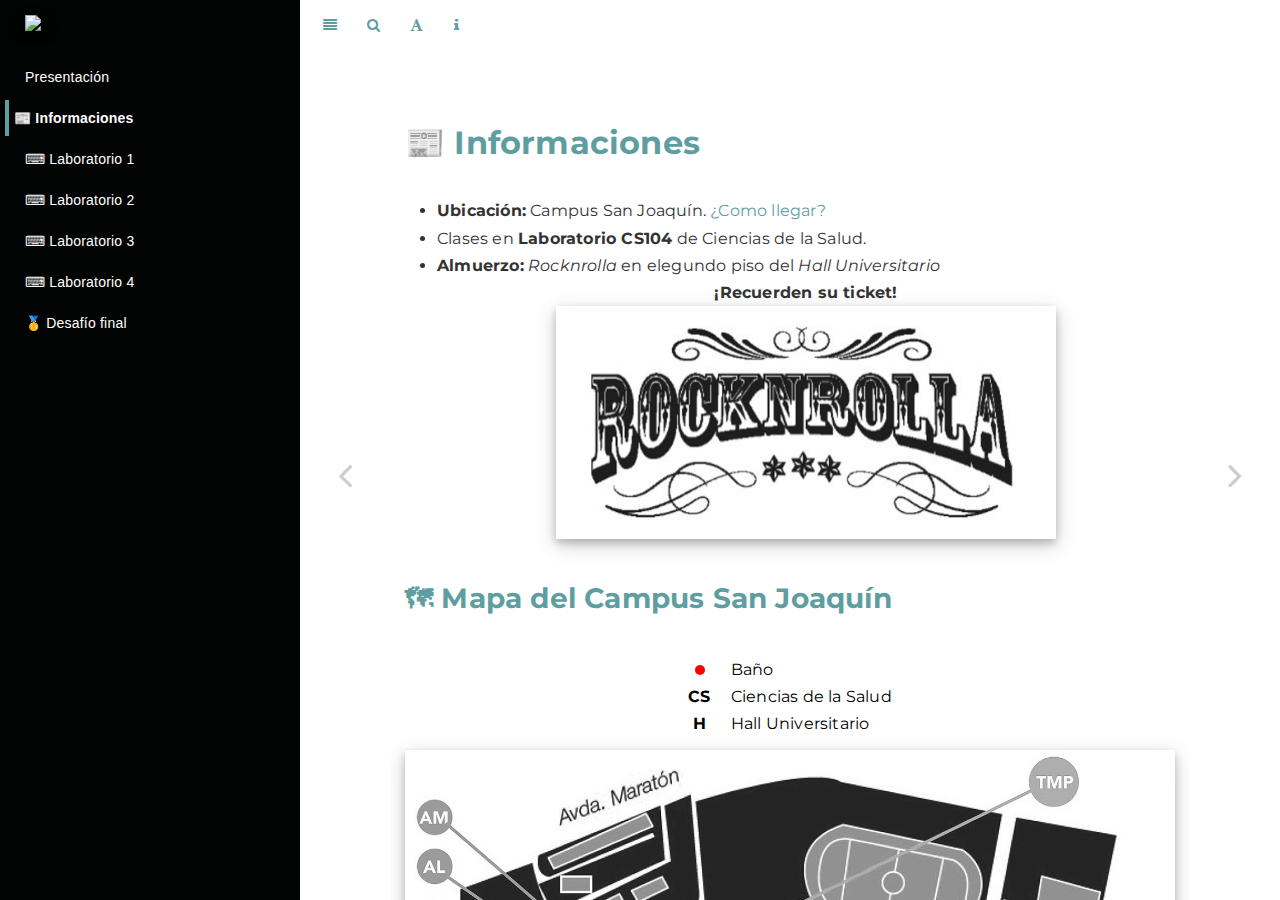
==== commit 02123fa9: "Cambios en informaciones y lab 3" ====
--- a/informaciones.html
+++ b/informaciones.html
@@ -392,9 +392,17 @@
               </div>
               <div class="section level1 unnumbered">
                 <ul>
-                  <li><b>Ubicación:</b> Campus San Joaquín. <a href="https://www.mat.uc.cl/llegar-al-campus.html" target="_blank">¿Como llegar?</a></li>
-                  <li><b>Sala CS104</b>. Referencia: Laboratorios de Ciencias de la Salud.</li>
-                  <li></li>
+                  <li><b>Ubicación:</b> Campus San Joaquín. <a href="https://www.mat.uc.cl/llegar-al-campus.html"
+                      target="_blank">¿Como llegar?</a></li>
+                  <li>Clases en <b>Laboratorio CS104</b> de Ciencias de la Salud.</li>
+                  <li><b>Almuerzo:</b> <i>Rocknrolla</i> en elegundo piso del <i>Hall Universitario</i>
+                    <br>
+                    <div>
+                      <b style="display: block; text-align: center;">¡Recuerden su
+                        ticket!</b>
+                      <img src="img/rocknrolla.jpeg" width="500" style="margin: auto; display: block;">
+                    </div>
+                  </li>
                 </ul>
               </div>
               <h2 class="title">🗺 Mapa del Campus San Joaquín
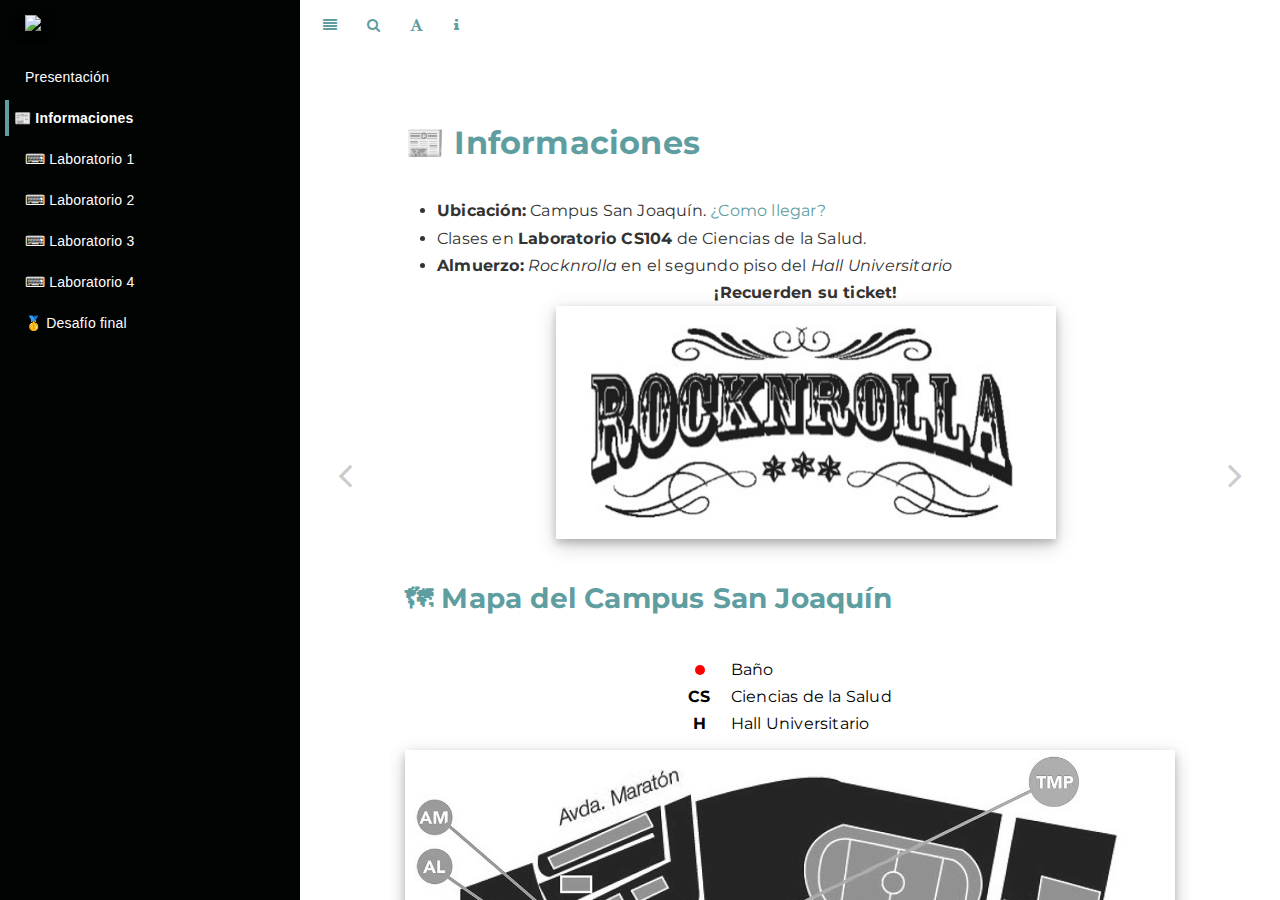
==== commit a1090793: "falta de ortografía" ====
--- a/informaciones.html
+++ b/informaciones.html
@@ -395,7 +395,7 @@
                   <li><b>Ubicación:</b> Campus San Joaquín. <a href="https://www.mat.uc.cl/llegar-al-campus.html"
                       target="_blank">¿Como llegar?</a></li>
                   <li>Clases en <b>Laboratorio CS104</b> de Ciencias de la Salud.</li>
-                  <li><b>Almuerzo:</b> <i>Rocknrolla</i> en elegundo piso del <i>Hall Universitario</i>
+                  <li><b>Almuerzo:</b> <i>Rocknrolla</i> en el segundo piso del <i>Hall Universitario</i>
                     <br>
                     <div>
                       <b style="display: block; text-align: center;">¡Recuerden su
